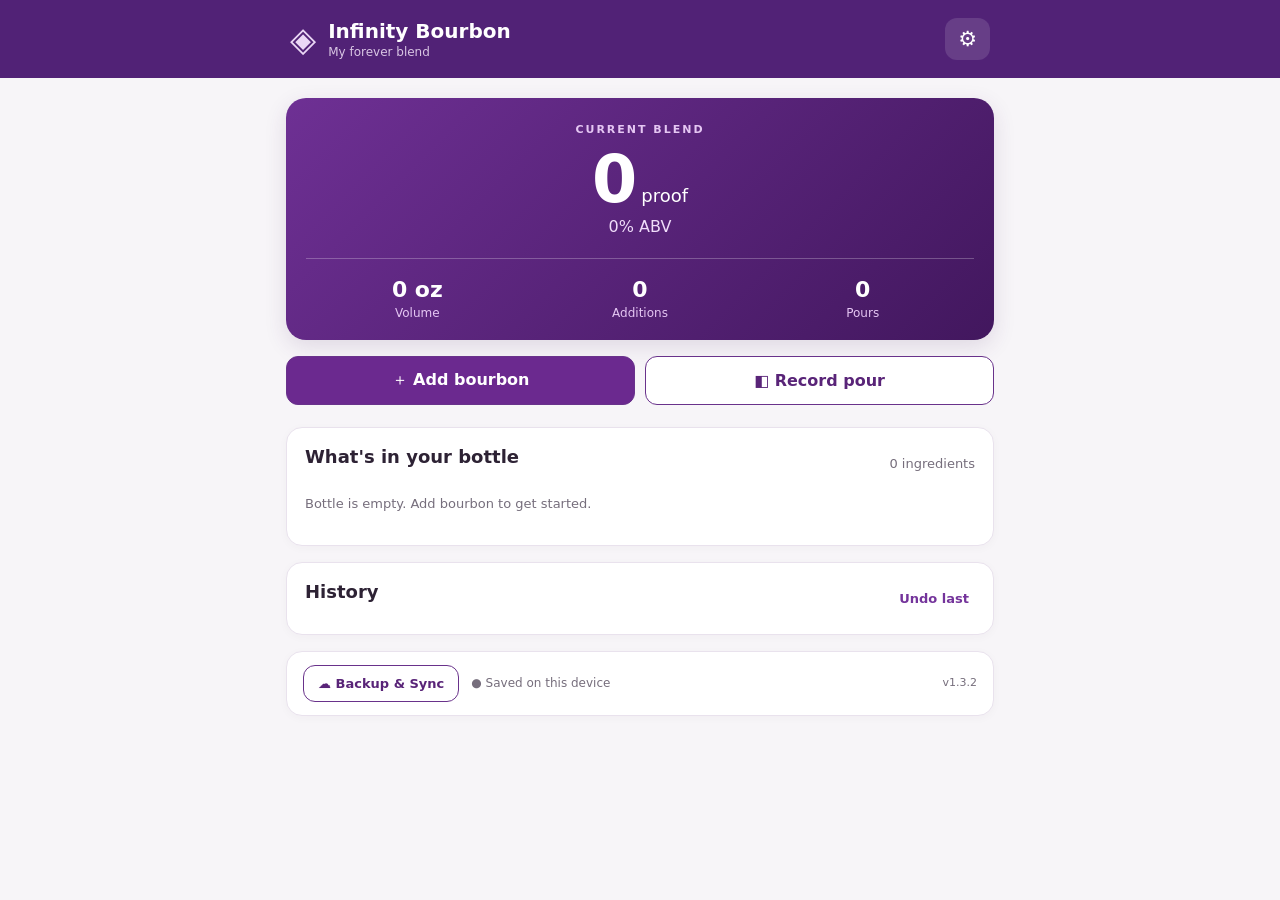
==== index.html @ 7c100de4 "v1.3.2: custom readable undo confirmation" ====
<!doctype html>
<html lang="en"><head><meta charset="utf-8"><meta name="viewport" content="width=device-width,initial-scale=1,viewport-fit=cover"><meta name="theme-color" content="#512276"><meta name="description" content="Offline-first infinity bourbon bottle tracker"><link rel="manifest" href="./manifest.webmanifest"><link rel="icon" href="./icon-192.png"><link rel="stylesheet" href="./styles.css"><title>Infinity Bourbon</title></head>
<body><header><div class="header-inner"><div class="brand"><span class="brand-icon">◈</span><div><strong>Infinity Bourbon</strong><small>My forever blend</small></div></div><button id="settingsTop" class="icon-btn" aria-label="Open Backup and Sync" title="Backup and Sync">⚙</button></div></header>
<main><section class="hero"><div class="eyebrow">CURRENT BLEND</div><div class="proof"><span id="proof">0</span><span class="proof-unit">proof</span></div><div id="abv" class="abv">0% ABV</div><div class="stats"><div><b id="volume">0 oz</b><span>Volume</span></div><div><b id="additions">0</b><span>Additions</span></div><div><b id="pours">0</b><span>Pours</span></div></div></section>
<div class="actions"><button class="primary" id="addBtn">＋ Add bourbon</button><button class="secondary" id="pourBtn">◧ Record pour</button></div>
<section class="panel"><div class="section-heading"><h2>What's in your bottle</h2><span id="blendCount" class="muted"></span></div><div id="composition"></div></section>
<section class="panel"><div class="section-heading"><h2>History</h2><button class="text-btn" id="undoBtn">Undo last</button></div><div id="history"></div></section>
<section class="panel sync-card"><div class="sync-card-row"><div><button id="backupTop" class="secondary backup-trigger" type="button">☁ Backup &amp; Sync</button><span class="muted sync-local-label">● Saved on this device</span></div><span class="muted tiny">v1.3.2</span></div></section>
</main>
<dialog id="backupDialog" class="backup-dialog" aria-labelledby="backupTitle"><div class="backup-dialog-content"><div class="backup-dialog-header"><div><div class="backup-eyebrow">KEEP YOUR HISTORY SAFE</div><h2 id="backupTitle">Backup &amp; Sync</h2></div><button type="button" id="closeBackup" class="backup-close" aria-label="Close Backup and Sync">×</button></div><p class="muted">Your bourbon history stays on this device. Use Google Drive to synchronize with your other devices, and keep an occasional JSON backup.</p><div class="backup-group"><h3>Google Drive</h3><div class="backup-buttons backup-stack"><button id="driveConnect" class="secondary">Connect Google Drive</button><button id="driveSync" class="primary" disabled>Sync now</button><button id="driveDisconnect" class="secondary" disabled>Disconnect</button></div><p id="driveStatus" class="muted" role="status" aria-live="polite">Not connected. Connect Google Drive to synchronize.</p><p class="muted tiny">Manual synchronization. Sync before and after changing devices.</p></div><div class="backup-group"><h3>Local backups</h3><div class="backup-buttons backup-stack"><button id="exportJson" class="secondary">Download JSON backup</button><button id="exportCsv" class="secondary">Export CSV for Excel</button><button id="importBtn" class="secondary">Import JSON backup</button></div><input id="importFile" type="file" accept=".json,application/json" hidden><p class="muted tiny">Export a backup before importing or restoring records.</p></div><details class="backup-advanced"><summary>Bottle management</summary><p class="muted tiny">Start a new empty bottle on this device. Export a JSON backup first. Syncing afterward can also replace your cloud history.</p><button id="newBottleBtn" class="secondary" type="button">Start New Bottle</button></details><details class="backup-advanced"><summary>Advanced recovery</summary><p class="muted tiny">Only use this when normal sync cannot resolve a conflict. It replaces the cloud copy after two confirmations.</p><button id="driveForceUpload" class="secondary" disabled title="Explicitly replace cloud history with this device’s records">Upload local to cloud (recovery)</button></details><p class="muted tiny backup-footer">Infinity Bourbon · v1.3.2</p></div></dialog><dialog id="undoDialog" class="confirm-dialog" aria-labelledby="undoTitle"><div class="confirm-content"><div class="confirm-eyebrow">CONFIRM ACTION</div><h2 id="undoTitle">Remove last transaction?</h2><p class="muted">Please review the transaction before removing it.</p><div class="confirm-record"><strong id="undoName"></strong><span id="undoDetails"></span><span id="undoDate"></span></div><p class="confirm-warning">This cannot be undone.</p><div class="confirm-actions"><button type="button" id="cancelUndo" class="secondary">Cancel</button><button type="button" id="confirmUndo" class="danger-btn">Remove Transaction</button></div></div></dialog><dialog id="entryDialog"><form id="entryForm"><div class="dialog-head"><h2 id="dialogTitle">Add bourbon</h2><button type="button" class="close-btn" id="closeDialog" aria-label="Close">×</button></div><div id="addFields"><label>Bourbon name<input id="whiskeyName" maxlength="100" autocomplete="off" placeholder="e.g. Four Roses Small Batch"></label><label>Proof<input id="whiskeyProof" type="number" min="0.01" max="200" step="any" inputmode="decimal" placeholder="e.g. 100"></label></div><label>Amount (US fluid oz)<input id="entryAmount" type="number" min="0.01" step="any" inputmode="decimal" required placeholder="e.g. 1.5"></label><label>Date<input id="entryDate" type="date" required></label><label>Note (optional)<textarea id="entryNote" rows="2" maxlength="500" placeholder="Tasting notes or details"></textarea></label><div id="formError" class="error" role="alert"></div><button class="primary submit" type="submit" id="submitEntry">Save addition</button></form></dialog>
<div id="toast" role="status" aria-live="polite"></div><script src="https://accounts.google.com/gsi/client" async defer></script><script src="./drive-config.js" defer></script><script src="./app.js" defer></script><script src="./drive-sync.js" defer></script></body></html>
---- styles.css ----
:root{font-family:system-ui,-apple-system,Segoe UI,Roboto,sans-serif;color:#2d2234;background:#f7f5f8;font-synthesis:none}*{box-sizing:border-box}body{margin:0}button,input,textarea{font:inherit}button{cursor:pointer}header{background:#512276;color:white}.header-inner{max-width:740px;margin:auto;padding:18px 20px;display:flex;align-items:center;justify-content:space-between}.brand{display:flex;align-items:center;gap:12px}.brand-icon{font-size:34px;color:#ead7f5}.brand strong{font-size:20px}.brand small{display:block;color:#d9c6e4;font-size:12px;margin-top:2px}.icon-btn{background:#ffffff20;color:white;border:0;border-radius:12px;padding:9px 13px;font-size:21px}main{max-width:740px;margin:auto;padding:20px 16px 40px}.hero{background:linear-gradient(135deg,#6e3094,#42175e);border-radius:20px;padding:25px 20px 20px;text-align:center;color:white;box-shadow:0 7px 22px #48226222}.eyebrow{letter-spacing:2px;font-size:11px;color:#e5c7f3;font-weight:700}.proof{font-size:clamp(43px,9vw,65px);font-weight:750;letter-spacing:-2px;margin:6px 0 0}.proof-unit{font-size:18px;letter-spacing:0;font-weight:400;margin-left:6px}.abv{font-size:16px;color:#f0ddfa}.stats{display:grid;grid-template-columns:repeat(3,1fr);border-top:1px solid #ffffff40;margin-top:22px;padding-top:18px}.stats div{display:flex;flex-direction:column;gap:4px}.stats b{font-size:22px}.stats span{font-size:12px;color:#e5c7f3}.actions{display:grid;grid-template-columns:1fr 1fr;gap:10px;margin:16px 0 22px}button.primary,button.secondary{border-radius:12px;padding:13px 10px;font-weight:700;border:1px solid #69328b}.primary{background:#6b298f;color:white}.secondary{background:white;color:#592478}.panel{background:white;border:1px solid #e9e2ed;border-radius:16px;padding:18px;margin:16px 0;box-shadow:0 2px 10px #32203a08}.panel h2{font-size:18px;margin:0 0 14px}.section-heading{display:flex;justify-content:space-between;align-items:center;gap:12px}.section-heading h2{margin-bottom:14px}.muted{color:#766e7c;font-size:13px;line-height:1.5}.tiny{font-size:11px}.text-btn{border:0;background:none;color:#74349b;font-weight:650;font-size:13px}.composition-item{padding:11px 0;border-top:1px solid #f0eaf2}.comp-top{display:flex;justify-content:space-between;gap:10px;font-size:14px}.comp-name{font-weight:600}.comp-meta{font-size:12px;color:#766e7c;margin-top:3px}.bar{height:7px;background:#f0eaf3;border-radius:9px;overflow:hidden;margin-top:9px}.bar-fill{height:100%;background:#995ab9;border-radius:9px}.history-item{padding:13px 0;border-top:1px solid #eee7f0;display:flex;justify-content:space-between;gap:14px}.history-title{font-weight:650;font-size:14px}.history-sub{font-size:12px;color:#766e7c;margin-top:4px}.history-amount{font-size:14px;white-space:nowrap;font-weight:700}.history-amount.out{color:#a44343}.backup-buttons{display:flex;flex-wrap:wrap;gap:8px}.backup-buttons button{font-size:12px;padding:10px 12px}dialog{border:0;border-radius:18px;padding:0;width:min(92vw,440px);max-height:90vh;box-shadow:0 20px 60px #20112770}dialog::backdrop{background:#1e102c99}dialog form{padding:22px;overflow:auto;max-height:90vh}.dialog-head{display:flex;justify-content:space-between;align-items:center;margin-bottom:16px}.dialog-head h2{margin:0}.close-btn{border:0;background:none;font-size:29px;color:#6b6170}label{display:block;font-weight:650;font-size:13px;margin:13px 0}input,textarea{display:block;width:100%;margin-top:6px;border:1px solid #cfc3d6;border-radius:10px;padding:12px;color:#2d2234;background:white}input:focus,textarea:focus{outline:2px solid #a16bc7}.submit{width:100%;margin-top:12px}.error{color:#ae3131;font-size:13px;min-height:16px}#toast{position:fixed;bottom:20px;left:50%;transform:translateX(-50%);background:#31203c;color:white;border-radius:10px;padding:11px 17px;display:none;max-width:90%;text-align:center;font-size:13px}@media(max-width:360px){.actions{grid-template-columns:1fr}.proof{font-size:40px}}

/* v1.3.0: compact backup card and Milestones-inspired dialog */
.sync-card{padding:13px 16px}.sync-card-row{display:flex;justify-content:space-between;align-items:center;gap:10px}.sync-card-row>div{display:flex;align-items:center;gap:12px;flex-wrap:wrap}.backup-trigger{padding:10px 14px!important;font-size:13px}.sync-local-label{font-size:12px}
.backup-dialog{width:min(94vw,520px);max-height:min(88dvh,760px);border-radius:19px;border:1px solid #e4dce9;background:#fff;color:#2d2234}
.backup-dialog::backdrop{background:#211329aa}.backup-dialog-content{padding:24px;max-height:min(88dvh,760px);overflow-y:auto}
.backup-dialog-header{display:flex;align-items:flex-start;justify-content:space-between;gap:12px}.backup-dialog-header h2{font-size:25px;font-family:Georgia,serif;font-weight:500;color:#512276;margin:3px 0 12px}
.backup-eyebrow{font-size:10px;letter-spacing:1.6px;font-weight:800;color:#9460ad}.backup-close{width:40px;height:40px;flex-shrink:0;border-radius:12px;border:1px solid #dbcbe4;background:#f8f4fa;color:#512276;font-size:25px;line-height:1}
.backup-group{padding:16px 0;border-top:1px solid #eee7f0}.backup-group h3{font-size:14px;color:#512276;margin:0 0 12px}.backup-stack{display:grid;grid-template-columns:1fr;gap:9px}
.backup-stack button{width:100%;font-size:13px;padding:12px 14px}.backup-stack button:disabled,.backup-advanced button:disabled{opacity:.48;cursor:not-allowed}
.backup-advanced{border-top:1px solid #eee7f0;padding-top:14px}.backup-advanced summary{font-size:13px;font-weight:650;color:#663485;cursor:pointer}.backup-advanced button{width:100%;font-size:12px;padding:12px;margin-top:8px}
.backup-footer{text-align:center;margin:18px 0 0}@media(max-width:420px){.backup-dialog-content{padding:20px}.sync-card-row{align-items:flex-start}.sync-local-label{font-size:11px}}

/* Keep the native import file input hidden until Import JSON is selected. */
input[type="file"][hidden]{display:none!important}
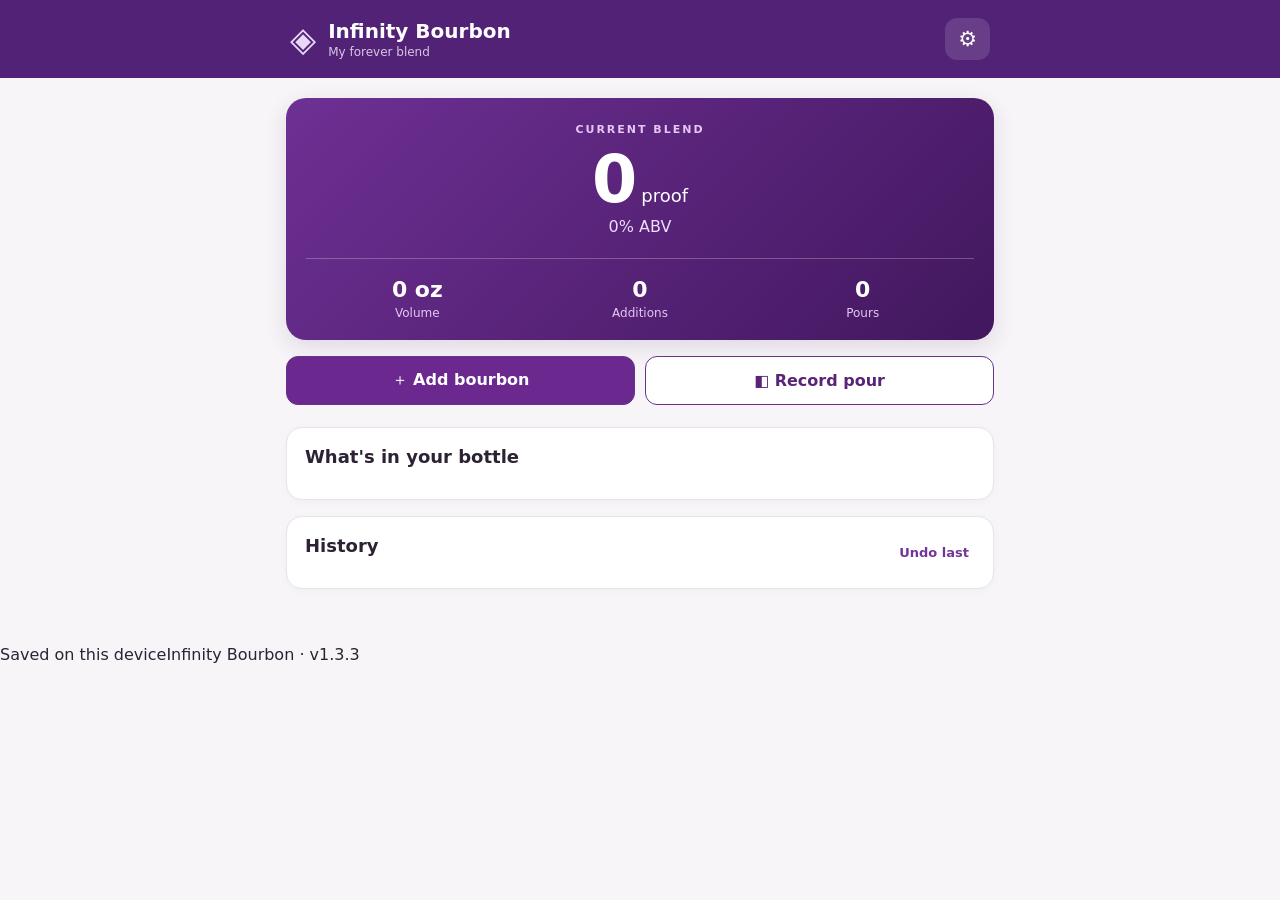
==== commit 6da07497: "Infinity Bourbon v1.3.3: standardize Settings UI" ====
--- a/index.html
+++ b/index.html
@@ -1,11 +1,10 @@
 <!doctype html>
 <html lang="en"><head><meta charset="utf-8"><meta name="viewport" content="width=device-width,initial-scale=1,viewport-fit=cover"><meta name="theme-color" content="#512276"><meta name="description" content="Offline-first infinity bourbon bottle tracker"><link rel="manifest" href="./manifest.webmanifest"><link rel="icon" href="./icon-192.png"><link rel="stylesheet" href="./styles.css"><title>Infinity Bourbon</title></head>
-<body><header><div class="header-inner"><div class="brand"><span class="brand-icon">◈</span><div><strong>Infinity Bourbon</strong><small>My forever blend</small></div></div><button id="settingsTop" class="icon-btn" aria-label="Open Backup and Sync" title="Backup and Sync">⚙</button></div></header>
+<body><header><div class="header-inner"><div class="brand"><span class="brand-icon">◈</span><div><strong>Infinity Bourbon</strong><small>My forever blend</small></div></div><button id="settingsTop" class="icon-btn" aria-label="Open Settings" title="Settings" type="button">⚙</button></div></header>
 <main><section class="hero"><div class="eyebrow">CURRENT BLEND</div><div class="proof"><span id="proof">0</span><span class="proof-unit">proof</span></div><div id="abv" class="abv">0% ABV</div><div class="stats"><div><b id="volume">0 oz</b><span>Volume</span></div><div><b id="additions">0</b><span>Additions</span></div><div><b id="pours">0</b><span>Pours</span></div></div></section>
 <div class="actions"><button class="primary" id="addBtn">＋ Add bourbon</button><button class="secondary" id="pourBtn">◧ Record pour</button></div>
 <section class="panel"><div class="section-heading"><h2>What's in your bottle</h2><span id="blendCount" class="muted"></span></div><div id="composition"></div></section>
 <section class="panel"><div class="section-heading"><h2>History</h2><button class="text-btn" id="undoBtn">Undo last</button></div><div id="history"></div></section>
-<section class="panel sync-card"><div class="sync-card-row"><div><button id="backupTop" class="secondary backup-trigger" type="button">☁ Backup &amp; Sync</button><span class="muted sync-local-label">● Saved on this device</span></div><span class="muted tiny">v1.3.2</span></div></section>
-</main>
-<dialog id="backupDialog" class="backup-dialog" aria-labelledby="backupTitle"><div class="backup-dialog-content"><div class="backup-dialog-header"><div><div class="backup-eyebrow">KEEP YOUR HISTORY SAFE</div><h2 id="backupTitle">Backup &amp; Sync</h2></div><button type="button" id="closeBackup" class="backup-close" aria-label="Close Backup and Sync">×</button></div><p class="muted">Your bourbon history stays on this device. Use Google Drive to synchronize with your other devices, and keep an occasional JSON backup.</p><div class="backup-group"><h3>Google Drive</h3><div class="backup-buttons backup-stack"><button id="driveConnect" class="secondary">Connect Google Drive</button><button id="driveSync" class="primary" disabled>Sync now</button><button id="driveDisconnect" class="secondary" disabled>Disconnect</button></div><p id="driveStatus" class="muted" role="status" aria-live="polite">Not connected. Connect Google Drive to synchronize.</p><p class="muted tiny">Manual synchronization. Sync before and after changing devices.</p></div><div class="backup-group"><h3>Local backups</h3><div class="backup-buttons backup-stack"><button id="exportJson" class="secondary">Download JSON backup</button><button id="exportCsv" class="secondary">Export CSV for Excel</button><button id="importBtn" class="secondary">Import JSON backup</button></div><input id="importFile" type="file" accept=".json,application/json" hidden><p class="muted tiny">Export a backup before importing or restoring records.</p></div><details class="backup-advanced"><summary>Bottle management</summary><p class="muted tiny">Start a new empty bottle on this device. Export a JSON backup first. Syncing afterward can also replace your cloud history.</p><button id="newBottleBtn" class="secondary" type="button">Start New Bottle</button></details><details class="backup-advanced"><summary>Advanced recovery</summary><p class="muted tiny">Only use this when normal sync cannot resolve a conflict. It replaces the cloud copy after two confirmations.</p><button id="driveForceUpload" class="secondary" disabled title="Explicitly replace cloud history with this device’s records">Upload local to cloud (recovery)</button></details><p class="muted tiny backup-footer">Infinity Bourbon · v1.3.2</p></div></dialog><dialog id="undoDialog" class="confirm-dialog" aria-labelledby="undoTitle"><div class="confirm-content"><div class="confirm-eyebrow">CONFIRM ACTION</div><h2 id="undoTitle">Remove last transaction?</h2><p class="muted">Please review the transaction before removing it.</p><div class="confirm-record"><strong id="undoName"></strong><span id="undoDetails"></span><span id="undoDate"></span></div><p class="confirm-warning">This cannot be undone.</p><div class="confirm-actions"><button type="button" id="cancelUndo" class="secondary">Cancel</button><button type="button" id="confirmUndo" class="danger-btn">Remove Transaction</button></div></div></dialog><dialog id="entryDialog"><form id="entryForm"><div class="dialog-head"><h2 id="dialogTitle">Add bourbon</h2><button type="button" class="close-btn" id="closeDialog" aria-label="Close">×</button></div><div id="addFields"><label>Bourbon name<input id="whiskeyName" maxlength="100" autocomplete="off" placeholder="e.g. Four Roses Small Batch"></label><label>Proof<input id="whiskeyProof" type="number" min="0.01" max="200" step="any" inputmode="decimal" placeholder="e.g. 100"></label></div><label>Amount (US fluid oz)<input id="entryAmount" type="number" min="0.01" step="any" inputmode="decimal" required placeholder="e.g. 1.5"></label><label>Date<input id="entryDate" type="date" required></label><label>Note (optional)<textarea id="entryNote" rows="2" maxlength="500" placeholder="Tasting notes or details"></textarea></label><div id="formError" class="error" role="alert"></div><button class="primary submit" type="submit" id="submitEntry">Save addition</button></form></dialog>
+</main><footer class="app-footer"><span>Saved on this device</span><span>Infinity Bourbon · v1.3.3</span></footer>
+<dialog id="backupDialog" class="backup-dialog" aria-labelledby="backupTitle"><div class="backup-dialog-content"><div class="backup-dialog-header"><div><div class="backup-eyebrow">INFINITY BOURBON</div><h2 id="backupTitle">Settings</h2></div><button type="button" id="closeBackup" class="backup-close" aria-label="Close Settings">×</button></div><p class="muted">Your bourbon history stays on this device. Use Google Drive to synchronize with your other devices, and keep an occasional JSON backup.</p><div class="backup-group"><h3>Google Drive</h3><div class="backup-buttons backup-stack"><button id="driveConnect" class="secondary">Connect Google Drive</button><button id="driveSync" class="primary" disabled>Sync now</button><button id="driveDisconnect" class="secondary" disabled>Disconnect</button></div><p id="driveStatus" class="muted" role="status" aria-live="polite">Not connected. Connect Google Drive to synchronize.</p><p class="muted tiny">Manual synchronization. Sync before and after changing devices.</p></div><div class="backup-group"><h3>Local backups</h3><div class="backup-buttons backup-stack"><button id="exportJson" class="secondary">Download JSON backup</button><button id="exportCsv" class="secondary">Export CSV for Excel</button><button id="importBtn" class="secondary">Import JSON backup</button></div><input id="importFile" type="file" accept=".json,application/json" hidden><p class="muted tiny">Export a backup before importing or restoring records.</p></div><details class="backup-advanced"><summary>Bottle management</summary><p class="muted tiny">Start a new empty bottle on this device. Export a JSON backup first. Syncing afterward can also replace your cloud history.</p><button id="newBottleBtn" class="secondary" type="button">Start New Bottle</button></details><details class="backup-advanced"><summary>Advanced recovery</summary><p class="muted tiny">Only use this when normal sync cannot resolve a conflict. It replaces the cloud copy after two confirmations.</p><button id="driveForceUpload" class="secondary" disabled title="Explicitly replace cloud history with this device’s records">Upload local to cloud (recovery)</button></details><p class="muted tiny backup-footer">Infinity Bourbon · v1.3.3</p></div></dialog><dialog id="undoDialog" class="confirm-dialog" aria-labelledby="undoTitle"><div class="confirm-content"><div class="confirm-eyebrow">CONFIRM ACTION</div><h2 id="undoTitle">Remove last transaction?</h2><p class="muted">Please review the transaction before removing it.</p><div class="confirm-record"><strong id="undoName"></strong><span id="undoDetails"></span><span id="undoDate"></span></div><p class="confirm-warning">This cannot be undone.</p><div class="confirm-actions"><button type="button" id="cancelUndo" class="secondary">Cancel</button><button type="button" id="confirmUndo" class="danger-btn">Remove Transaction</button></div></div></dialog><dialog id="entryDialog"><form id="entryForm"><div class="dialog-head"><h2 id="dialogTitle">Add bourbon</h2><button type="button" class="close-btn" id="closeDialog" aria-label="Close">×</button></div><div id="addFields"><label>Bourbon name<input id="whiskeyName" maxlength="100" autocomplete="off" placeholder="e.g. Four Roses Small Batch"></label><label>Proof<input id="whiskeyProof" type="number" min="0.01" max="200" step="any" inputmode="decimal" placeholder="e.g. 100"></label></div><label>Amount (US fluid oz)<input id="entryAmount" type="number" min="0.01" step="any" inputmode="decimal" required placeholder="e.g. 1.5"></label><label>Date<input id="entryDate" type="date" required></label><label>Note (optional)<textarea id="entryNote" rows="2" maxlength="500" placeholder="Tasting notes or details"></textarea></label><div id="formError" class="error" role="alert"></div><button class="primary submit" type="submit" id="submitEntry">Save addition</button></form></dialog>
 <div id="toast" role="status" aria-live="polite"></div><script src="https://accounts.google.com/gsi/client" async defer></script><script src="./drive-config.js" defer></script><script src="./app.js" defer></script><script src="./drive-sync.js" defer></script></body></html>
--- a/styles.css
+++ b/styles.css
@@ -13,3 +13,19 @@
 
 /* Keep the native import file input hidden until Import JSON is selected. */
 input[type="file"][hidden]{display:none!important}
+
+/* v1.3.2: accessible custom Undo Last confirmation */
+.confirm-dialog{width:min(92vw,440px);border:1px solid #e5d8eb;background:#fff;color:#2d2234;border-radius:18px}
+.confirm-content{padding:24px}
+.confirm-eyebrow{color:#81519c;font-size:11px;font-weight:800;letter-spacing:1.4px}
+.confirm-content h2{color:#512276;font-size:22px;margin:8px 0 12px}
+.confirm-record{display:flex;flex-direction:column;gap:6px;background:#f8f4fa;border:1px solid #e6dceb;border-radius:12px;padding:15px;margin:18px 0;color:#392844}
+.confirm-record strong{font-size:16px;overflow-wrap:anywhere}
+.confirm-record span{font-size:13px}
+.confirm-warning{font-size:13px;color:#9b2735;font-weight:700;margin:12px 0 18px}
+.confirm-actions{display:grid;grid-template-columns:1fr 1fr;gap:10px}
+.confirm-actions button{min-height:46px;border-radius:11px;padding:10px;font-weight:700}
+.danger-btn{background:#a32e3d;color:#fff;border:1px solid #842432}
+.danger-btn:hover{background:#872534}
+.confirm-actions button:focus-visible{outline:3px solid #a16bc7;outline-offset:3px}
+@media(max-width:380px){.confirm-actions{grid-template-columns:1fr}}
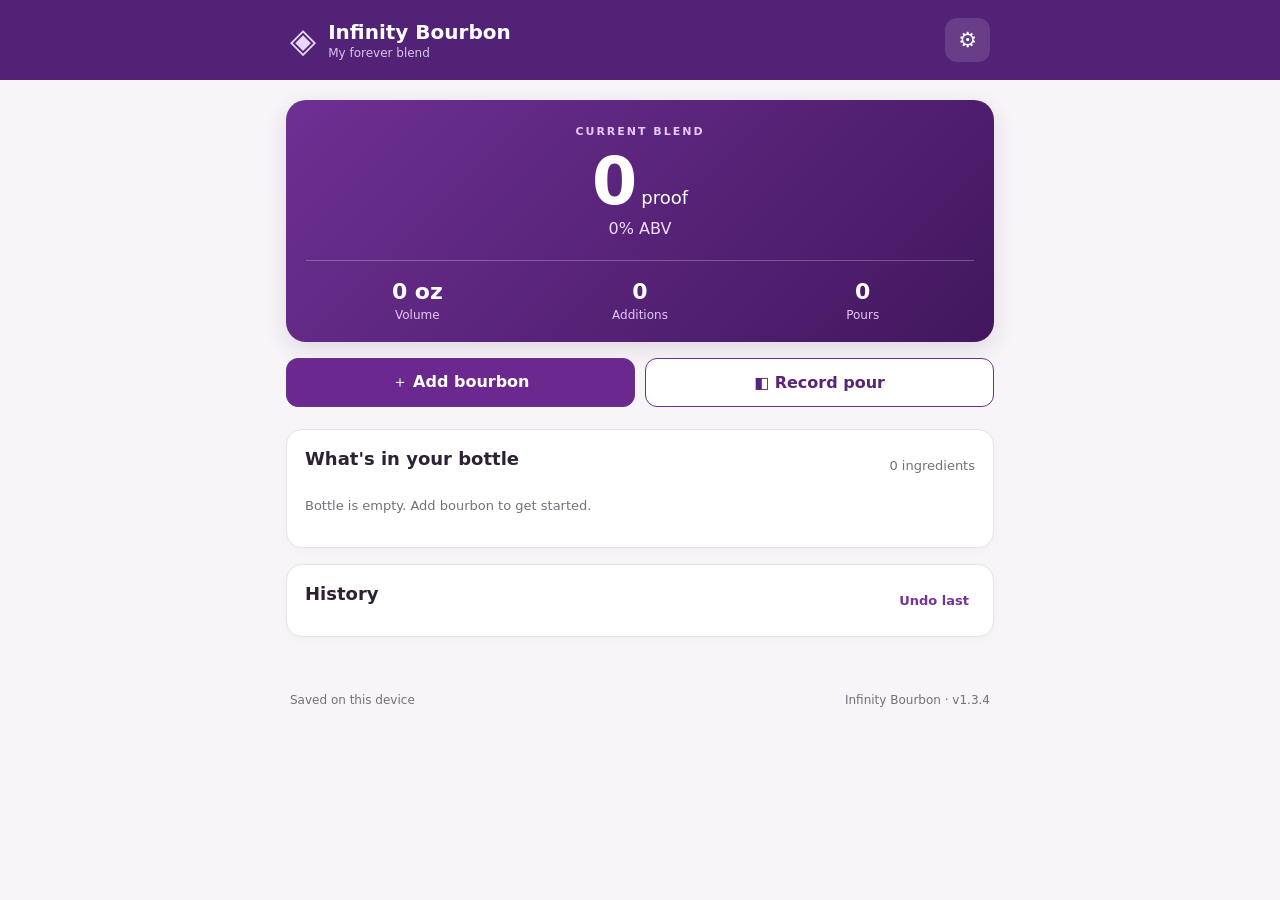
==== commit 48994ebb: "Fix mixed-cache startup: invisible compatibility hook for older app.js" ====
--- a/index.html
+++ b/index.html
@@ -5,6 +5,6 @@
 <div class="actions"><button class="primary" id="addBtn">＋ Add bourbon</button><button class="secondary" id="pourBtn">◧ Record pour</button></div>
 <section class="panel"><div class="section-heading"><h2>What's in your bottle</h2><span id="blendCount" class="muted"></span></div><div id="composition"></div></section>
 <section class="panel"><div class="section-heading"><h2>History</h2><button class="text-btn" id="undoBtn">Undo last</button></div><div id="history"></div></section>
-</main><footer class="app-footer"><span>Saved on this device</span><span>Infinity Bourbon · v1.3.3</span></footer>
-<dialog id="backupDialog" class="backup-dialog" aria-labelledby="backupTitle"><div class="backup-dialog-content"><div class="backup-dialog-header"><div><div class="backup-eyebrow">INFINITY BOURBON</div><h2 id="backupTitle">Settings</h2></div><button type="button" id="closeBackup" class="backup-close" aria-label="Close Settings">×</button></div><p class="muted">Your bourbon history stays on this device. Use Google Drive to synchronize with your other devices, and keep an occasional JSON backup.</p><div class="backup-group"><h3>Google Drive</h3><div class="backup-buttons backup-stack"><button id="driveConnect" class="secondary">Connect Google Drive</button><button id="driveSync" class="primary" disabled>Sync now</button><button id="driveDisconnect" class="secondary" disabled>Disconnect</button></div><p id="driveStatus" class="muted" role="status" aria-live="polite">Not connected. Connect Google Drive to synchronize.</p><p class="muted tiny">Manual synchronization. Sync before and after changing devices.</p></div><div class="backup-group"><h3>Local backups</h3><div class="backup-buttons backup-stack"><button id="exportJson" class="secondary">Download JSON backup</button><button id="exportCsv" class="secondary">Export CSV for Excel</button><button id="importBtn" class="secondary">Import JSON backup</button></div><input id="importFile" type="file" accept=".json,application/json" hidden><p class="muted tiny">Export a backup before importing or restoring records.</p></div><details class="backup-advanced"><summary>Bottle management</summary><p class="muted tiny">Start a new empty bottle on this device. Export a JSON backup first. Syncing afterward can also replace your cloud history.</p><button id="newBottleBtn" class="secondary" type="button">Start New Bottle</button></details><details class="backup-advanced"><summary>Advanced recovery</summary><p class="muted tiny">Only use this when normal sync cannot resolve a conflict. It replaces the cloud copy after two confirmations.</p><button id="driveForceUpload" class="secondary" disabled title="Explicitly replace cloud history with this device’s records">Upload local to cloud (recovery)</button></details><p class="muted tiny backup-footer">Infinity Bourbon · v1.3.3</p></div></dialog><dialog id="undoDialog" class="confirm-dialog" aria-labelledby="undoTitle"><div class="confirm-content"><div class="confirm-eyebrow">CONFIRM ACTION</div><h2 id="undoTitle">Remove last transaction?</h2><p class="muted">Please review the transaction before removing it.</p><div class="confirm-record"><strong id="undoName"></strong><span id="undoDetails"></span><span id="undoDate"></span></div><p class="confirm-warning">This cannot be undone.</p><div class="confirm-actions"><button type="button" id="cancelUndo" class="secondary">Cancel</button><button type="button" id="confirmUndo" class="danger-btn">Remove Transaction</button></div></div></dialog><dialog id="entryDialog"><form id="entryForm"><div class="dialog-head"><h2 id="dialogTitle">Add bourbon</h2><button type="button" class="close-btn" id="closeDialog" aria-label="Close">×</button></div><div id="addFields"><label>Bourbon name<input id="whiskeyName" maxlength="100" autocomplete="off" placeholder="e.g. Four Roses Small Batch"></label><label>Proof<input id="whiskeyProof" type="number" min="0.01" max="200" step="any" inputmode="decimal" placeholder="e.g. 100"></label></div><label>Amount (US fluid oz)<input id="entryAmount" type="number" min="0.01" step="any" inputmode="decimal" required placeholder="e.g. 1.5"></label><label>Date<input id="entryDate" type="date" required></label><label>Note (optional)<textarea id="entryNote" rows="2" maxlength="500" placeholder="Tasting notes or details"></textarea></label><div id="formError" class="error" role="alert"></div><button class="primary submit" type="submit" id="submitEntry">Save addition</button></form></dialog>
+</main><button id="backupTop" type="button" hidden aria-hidden="true" tabindex="-1"></button><footer class="app-footer"><span>Saved on this device</span><span>Infinity Bourbon · v1.3.4</span></footer>
+<dialog id="backupDialog" class="backup-dialog" aria-labelledby="backupTitle"><div class="backup-dialog-content"><div class="backup-dialog-header"><div><div class="backup-eyebrow">INFINITY BOURBON</div><h2 id="backupTitle">Settings</h2></div><button type="button" id="closeBackup" class="backup-close" aria-label="Close Settings">×</button></div><p class="muted">Your bourbon history stays on this device. Use Google Drive to synchronize with your other devices, and keep an occasional JSON backup.</p><div class="backup-group"><h3>Google Drive</h3><div class="backup-buttons backup-stack"><button id="driveConnect" class="secondary">Connect Google Drive</button><button id="driveSync" class="primary" disabled>Sync now</button><button id="driveDisconnect" class="secondary" disabled>Disconnect</button></div><p id="driveStatus" class="muted" role="status" aria-live="polite">Not connected. Connect Google Drive to synchronize.</p><p class="muted tiny">Manual synchronization. Sync before and after changing devices.</p></div><div class="backup-group"><h3>Local backups</h3><div class="backup-buttons backup-stack"><button id="exportJson" class="secondary">Download JSON backup</button><button id="exportCsv" class="secondary">Export CSV for Excel</button><button id="importBtn" class="secondary">Import JSON backup</button></div><input id="importFile" type="file" accept=".json,application/json" hidden><p class="muted tiny">Export a backup before importing or restoring records.</p></div><details class="backup-advanced"><summary>Bottle management</summary><p class="muted tiny">Start a new empty bottle on this device. Export a JSON backup first. Syncing afterward can also replace your cloud history.</p><button id="newBottleBtn" class="secondary" type="button">Start New Bottle</button></details><details class="backup-advanced"><summary>Advanced recovery</summary><p class="muted tiny">Only use this when normal sync cannot resolve a conflict. It replaces the cloud copy after two confirmations.</p><button id="driveForceUpload" class="secondary" disabled title="Explicitly replace cloud history with this device’s records">Upload local to cloud (recovery)</button></details><p class="muted tiny backup-footer">Infinity Bourbon · v1.3.4</p></div></dialog><dialog id="undoDialog" class="confirm-dialog" aria-labelledby="undoTitle"><div class="confirm-content"><div class="confirm-eyebrow">CONFIRM ACTION</div><h2 id="undoTitle">Remove last transaction?</h2><p class="muted">Please review the transaction before removing it.</p><div class="confirm-record"><strong id="undoName"></strong><span id="undoDetails"></span><span id="undoDate"></span></div><p class="confirm-warning">This cannot be undone.</p><div class="confirm-actions"><button type="button" id="cancelUndo" class="secondary">Cancel</button><button type="button" id="confirmUndo" class="danger-btn">Remove Transaction</button></div></div></dialog><dialog id="entryDialog"><form id="entryForm"><div class="dialog-head"><h2 id="dialogTitle">Add bourbon</h2><button type="button" class="close-btn" id="closeDialog" aria-label="Close">×</button></div><div id="addFields"><label>Bourbon name<input id="whiskeyName" maxlength="100" autocomplete="off" placeholder="e.g. Four Roses Small Batch"></label><label>Proof<input id="whiskeyProof" type="number" min="0.01" max="200" step="any" inputmode="decimal" placeholder="e.g. 100"></label></div><label>Amount (US fluid oz)<input id="entryAmount" type="number" min="0.01" step="any" inputmode="decimal" required placeholder="e.g. 1.5"></label><label>Date<input id="entryDate" type="date" required></label><label>Note (optional)<textarea id="entryNote" rows="2" maxlength="500" placeholder="Tasting notes or details"></textarea></label><div id="formError" class="error" role="alert"></div><button class="primary submit" type="submit" id="submitEntry">Save addition</button></form></dialog>
 <div id="toast" role="status" aria-live="polite"></div><script src="https://accounts.google.com/gsi/client" async defer></script><script src="./drive-config.js" defer></script><script src="./app.js" defer></script><script src="./drive-sync.js" defer></script></body></html>
--- a/styles.css
+++ b/styles.css
@@ -1,7 +1,6 @@
 :root{font-family:system-ui,-apple-system,Segoe UI,Roboto,sans-serif;color:#2d2234;background:#f7f5f8;font-synthesis:none}*{box-sizing:border-box}body{margin:0}button,input,textarea{font:inherit}button{cursor:pointer}header{background:#512276;color:white}.header-inner{max-width:740px;margin:auto;padding:18px 20px;display:flex;align-items:center;justify-content:space-between}.brand{display:flex;align-items:center;gap:12px}.brand-icon{font-size:34px;color:#ead7f5}.brand strong{font-size:20px}.brand small{display:block;color:#d9c6e4;font-size:12px;margin-top:2px}.icon-btn{background:#ffffff20;color:white;border:0;border-radius:12px;padding:9px 13px;font-size:21px}main{max-width:740px;margin:auto;padding:20px 16px 40px}.hero{background:linear-gradient(135deg,#6e3094,#42175e);border-radius:20px;padding:25px 20px 20px;text-align:center;color:white;box-shadow:0 7px 22px #48226222}.eyebrow{letter-spacing:2px;font-size:11px;color:#e5c7f3;font-weight:700}.proof{font-size:clamp(43px,9vw,65px);font-weight:750;letter-spacing:-2px;margin:6px 0 0}.proof-unit{font-size:18px;letter-spacing:0;font-weight:400;margin-left:6px}.abv{font-size:16px;color:#f0ddfa}.stats{display:grid;grid-template-columns:repeat(3,1fr);border-top:1px solid #ffffff40;margin-top:22px;padding-top:18px}.stats div{display:flex;flex-direction:column;gap:4px}.stats b{font-size:22px}.stats span{font-size:12px;color:#e5c7f3}.actions{display:grid;grid-template-columns:1fr 1fr;gap:10px;margin:16px 0 22px}button.primary,button.secondary{border-radius:12px;padding:13px 10px;font-weight:700;border:1px solid #69328b}.primary{background:#6b298f;color:white}.secondary{background:white;color:#592478}.panel{background:white;border:1px solid #e9e2ed;border-radius:16px;padding:18px;margin:16px 0;box-shadow:0 2px 10px #32203a08}.panel h2{font-size:18px;margin:0 0 14px}.section-heading{display:flex;justify-content:space-between;align-items:center;gap:12px}.section-heading h2{margin-bottom:14px}.muted{color:#766e7c;font-size:13px;line-height:1.5}.tiny{font-size:11px}.text-btn{border:0;background:none;color:#74349b;font-weight:650;font-size:13px}.composition-item{padding:11px 0;border-top:1px solid #f0eaf2}.comp-top{display:flex;justify-content:space-between;gap:10px;font-size:14px}.comp-name{font-weight:600}.comp-meta{font-size:12px;color:#766e7c;margin-top:3px}.bar{height:7px;background:#f0eaf3;border-radius:9px;overflow:hidden;margin-top:9px}.bar-fill{height:100%;background:#995ab9;border-radius:9px}.history-item{padding:13px 0;border-top:1px solid #eee7f0;display:flex;justify-content:space-between;gap:14px}.history-title{font-weight:650;font-size:14px}.history-sub{font-size:12px;color:#766e7c;margin-top:4px}.history-amount{font-size:14px;white-space:nowrap;font-weight:700}.history-amount.out{color:#a44343}.backup-buttons{display:flex;flex-wrap:wrap;gap:8px}.backup-buttons button{font-size:12px;padding:10px 12px}dialog{border:0;border-radius:18px;padding:0;width:min(92vw,440px);max-height:90vh;box-shadow:0 20px 60px #20112770}dialog::backdrop{background:#1e102c99}dialog form{padding:22px;overflow:auto;max-height:90vh}.dialog-head{display:flex;justify-content:space-between;align-items:center;margin-bottom:16px}.dialog-head h2{margin:0}.close-btn{border:0;background:none;font-size:29px;color:#6b6170}label{display:block;font-weight:650;font-size:13px;margin:13px 0}input,textarea{display:block;width:100%;margin-top:6px;border:1px solid #cfc3d6;border-radius:10px;padding:12px;color:#2d2234;background:white}input:focus,textarea:focus{outline:2px solid #a16bc7}.submit{width:100%;margin-top:12px}.error{color:#ae3131;font-size:13px;min-height:16px}#toast{position:fixed;bottom:20px;left:50%;transform:translateX(-50%);background:#31203c;color:white;border-radius:10px;padding:11px 17px;display:none;max-width:90%;text-align:center;font-size:13px}@media(max-width:360px){.actions{grid-template-columns:1fr}.proof{font-size:40px}}
 
-/* v1.3.0: compact backup card and Milestones-inspired dialog */
-.sync-card{padding:13px 16px}.sync-card-row{display:flex;justify-content:space-between;align-items:center;gap:10px}.sync-card-row>div{display:flex;align-items:center;gap:12px;flex-wrap:wrap}.backup-trigger{padding:10px 14px!important;font-size:13px}.sync-local-label{font-size:12px}
+/* Compact Settings dialog */
 .backup-dialog{width:min(94vw,520px);max-height:min(88dvh,760px);border-radius:19px;border:1px solid #e4dce9;background:#fff;color:#2d2234}
 .backup-dialog::backdrop{background:#211329aa}.backup-dialog-content{padding:24px;max-height:min(88dvh,760px);overflow-y:auto}
 .backup-dialog-header{display:flex;align-items:flex-start;justify-content:space-between;gap:12px}.backup-dialog-header h2{font-size:25px;font-family:Georgia,serif;font-weight:500;color:#512276;margin:3px 0 12px}
@@ -9,7 +8,7 @@
 .backup-group{padding:16px 0;border-top:1px solid #eee7f0}.backup-group h3{font-size:14px;color:#512276;margin:0 0 12px}.backup-stack{display:grid;grid-template-columns:1fr;gap:9px}
 .backup-stack button{width:100%;font-size:13px;padding:12px 14px}.backup-stack button:disabled,.backup-advanced button:disabled{opacity:.48;cursor:not-allowed}
 .backup-advanced{border-top:1px solid #eee7f0;padding-top:14px}.backup-advanced summary{font-size:13px;font-weight:650;color:#663485;cursor:pointer}.backup-advanced button{width:100%;font-size:12px;padding:12px;margin-top:8px}
-.backup-footer{text-align:center;margin:18px 0 0}@media(max-width:420px){.backup-dialog-content{padding:20px}.sync-card-row{align-items:flex-start}.sync-local-label{font-size:11px}}
+.backup-footer{text-align:center;margin:18px 0 0}@media(max-width:420px){.backup-dialog-content{padding:20px}}
 
 /* Keep the native import file input hidden until Import JSON is selected. */
 input[type="file"][hidden]{display:none!important}
@@ -29,3 +28,8 @@
 .danger-btn:hover{background:#872534}
 .confirm-actions button:focus-visible{outline:3px solid #a16bc7;outline-offset:3px}
 @media(max-width:380px){.confirm-actions{grid-template-columns:1fr}}
+
+/* v1.3.3: shared gear-only Settings entry point and unobtrusive version footer */
+.icon-btn{min-width:44px;min-height:44px;display:inline-flex;align-items:center;justify-content:center}
+.icon-btn:focus-visible,.backup-close:focus-visible,.backup-advanced summary:focus-visible{outline:3px solid #d8a9f4;outline-offset:3px}
+.app-footer{max-width:740px;margin:0 auto;padding:0 20px 28px;display:flex;justify-content:space-between;gap:12px;flex-wrap:wrap;color:#766e7c;font-size:12px}
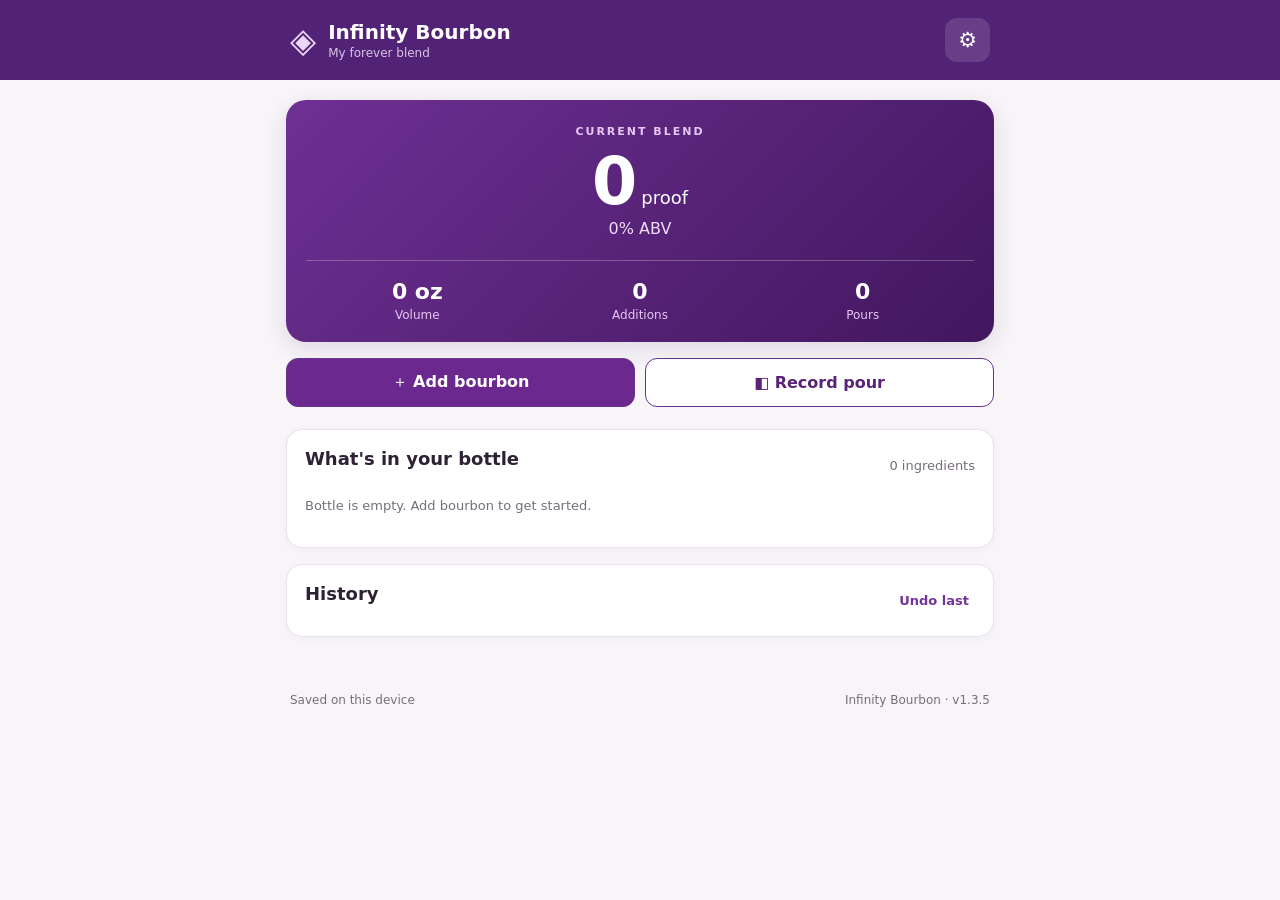
==== commit 469735f6: "Bump displayed Infinity Bourbon version to 1.3.5" ====
--- a/index.html
+++ b/index.html
@@ -5,6 +5,6 @@
 <div class="actions"><button class="primary" id="addBtn">＋ Add bourbon</button><button class="secondary" id="pourBtn">◧ Record pour</button></div>
 <section class="panel"><div class="section-heading"><h2>What's in your bottle</h2><span id="blendCount" class="muted"></span></div><div id="composition"></div></section>
 <section class="panel"><div class="section-heading"><h2>History</h2><button class="text-btn" id="undoBtn">Undo last</button></div><div id="history"></div></section>
-</main><button id="backupTop" type="button" hidden aria-hidden="true" tabindex="-1"></button><footer class="app-footer"><span>Saved on this device</span><span>Infinity Bourbon · v1.3.4</span></footer>
-<dialog id="backupDialog" class="backup-dialog" aria-labelledby="backupTitle"><div class="backup-dialog-content"><div class="backup-dialog-header"><div><div class="backup-eyebrow">INFINITY BOURBON</div><h2 id="backupTitle">Settings</h2></div><button type="button" id="closeBackup" class="backup-close" aria-label="Close Settings">×</button></div><p class="muted">Your bourbon history stays on this device. Use Google Drive to synchronize with your other devices, and keep an occasional JSON backup.</p><div class="backup-group"><h3>Google Drive</h3><div class="backup-buttons backup-stack"><button id="driveConnect" class="secondary">Connect Google Drive</button><button id="driveSync" class="primary" disabled>Sync now</button><button id="driveDisconnect" class="secondary" disabled>Disconnect</button></div><p id="driveStatus" class="muted" role="status" aria-live="polite">Not connected. Connect Google Drive to synchronize.</p><p class="muted tiny">Manual synchronization. Sync before and after changing devices.</p></div><div class="backup-group"><h3>Local backups</h3><div class="backup-buttons backup-stack"><button id="exportJson" class="secondary">Download JSON backup</button><button id="exportCsv" class="secondary">Export CSV for Excel</button><button id="importBtn" class="secondary">Import JSON backup</button></div><input id="importFile" type="file" accept=".json,application/json" hidden><p class="muted tiny">Export a backup before importing or restoring records.</p></div><details class="backup-advanced"><summary>Bottle management</summary><p class="muted tiny">Start a new empty bottle on this device. Export a JSON backup first. Syncing afterward can also replace your cloud history.</p><button id="newBottleBtn" class="secondary" type="button">Start New Bottle</button></details><details class="backup-advanced"><summary>Advanced recovery</summary><p class="muted tiny">Only use this when normal sync cannot resolve a conflict. It replaces the cloud copy after two confirmations.</p><button id="driveForceUpload" class="secondary" disabled title="Explicitly replace cloud history with this device’s records">Upload local to cloud (recovery)</button></details><p class="muted tiny backup-footer">Infinity Bourbon · v1.3.4</p></div></dialog><dialog id="undoDialog" class="confirm-dialog" aria-labelledby="undoTitle"><div class="confirm-content"><div class="confirm-eyebrow">CONFIRM ACTION</div><h2 id="undoTitle">Remove last transaction?</h2><p class="muted">Please review the transaction before removing it.</p><div class="confirm-record"><strong id="undoName"></strong><span id="undoDetails"></span><span id="undoDate"></span></div><p class="confirm-warning">This cannot be undone.</p><div class="confirm-actions"><button type="button" id="cancelUndo" class="secondary">Cancel</button><button type="button" id="confirmUndo" class="danger-btn">Remove Transaction</button></div></div></dialog><dialog id="entryDialog"><form id="entryForm"><div class="dialog-head"><h2 id="dialogTitle">Add bourbon</h2><button type="button" class="close-btn" id="closeDialog" aria-label="Close">×</button></div><div id="addFields"><label>Bourbon name<input id="whiskeyName" maxlength="100" autocomplete="off" placeholder="e.g. Four Roses Small Batch"></label><label>Proof<input id="whiskeyProof" type="number" min="0.01" max="200" step="any" inputmode="decimal" placeholder="e.g. 100"></label></div><label>Amount (US fluid oz)<input id="entryAmount" type="number" min="0.01" step="any" inputmode="decimal" required placeholder="e.g. 1.5"></label><label>Date<input id="entryDate" type="date" required></label><label>Note (optional)<textarea id="entryNote" rows="2" maxlength="500" placeholder="Tasting notes or details"></textarea></label><div id="formError" class="error" role="alert"></div><button class="primary submit" type="submit" id="submitEntry">Save addition</button></form></dialog>
+</main><button id="backupTop" type="button" hidden aria-hidden="true" tabindex="-1"></button><footer class="app-footer"><span>Saved on this device</span><span>Infinity Bourbon · v1.3.5</span></footer>
+<dialog id="backupDialog" class="backup-dialog" aria-labelledby="backupTitle"><div class="backup-dialog-content"><div class="backup-dialog-header"><div><div class="backup-eyebrow">INFINITY BOURBON</div><h2 id="backupTitle">Settings</h2></div><button type="button" id="closeBackup" class="backup-close" aria-label="Close Settings">×</button></div><p class="muted">Your bourbon history stays on this device. Use Google Drive to synchronize with your other devices, and keep an occasional JSON backup.</p><div class="backup-group"><h3>Google Drive</h3><div class="backup-buttons backup-stack"><button id="driveConnect" class="secondary">Connect Google Drive</button><button id="driveSync" class="primary" disabled>Sync now</button><button id="driveDisconnect" class="secondary" disabled>Disconnect</button></div><p id="driveStatus" class="muted" role="status" aria-live="polite">Not connected. Connect Google Drive to synchronize.</p><p class="muted tiny">Manual synchronization. Sync before and after changing devices.</p></div><div class="backup-group"><h3>Local backups</h3><div class="backup-buttons backup-stack"><button id="exportJson" class="secondary">Download JSON backup</button><button id="exportCsv" class="secondary">Export CSV for Excel</button><button id="importBtn" class="secondary">Import JSON backup</button></div><input id="importFile" type="file" accept=".json,application/json" hidden><p class="muted tiny">Export a backup before importing or restoring records.</p></div><details class="backup-advanced"><summary>Bottle management</summary><p class="muted tiny">Start a new empty bottle on this device. Export a JSON backup first. Syncing afterward can also replace your cloud history.</p><button id="newBottleBtn" class="secondary" type="button">Start New Bottle</button></details><details class="backup-advanced"><summary>Advanced recovery</summary><p class="muted tiny">Only use this when normal sync cannot resolve a conflict. It replaces the cloud copy after two confirmations.</p><button id="driveForceUpload" class="secondary" disabled title="Explicitly replace cloud history with this device’s records">Upload local to cloud (recovery)</button></details><p class="muted tiny backup-footer">Infinity Bourbon · v1.3.5</p></div></dialog><dialog id="undoDialog" class="confirm-dialog" aria-labelledby="undoTitle"><div class="confirm-content"><div class="confirm-eyebrow">CONFIRM ACTION</div><h2 id="undoTitle">Remove last transaction?</h2><p class="muted">Please review the transaction before removing it.</p><div class="confirm-record"><strong id="undoName"></strong><span id="undoDetails"></span><span id="undoDate"></span></div><p class="confirm-warning">This cannot be undone.</p><div class="confirm-actions"><button type="button" id="cancelUndo" class="secondary">Cancel</button><button type="button" id="confirmUndo" class="danger-btn">Remove Transaction</button></div></div></dialog><dialog id="entryDialog"><form id="entryForm"><div class="dialog-head"><h2 id="dialogTitle">Add bourbon</h2><button type="button" class="close-btn" id="closeDialog" aria-label="Close">×</button></div><div id="addFields"><label>Bourbon name<input id="whiskeyName" maxlength="100" autocomplete="off" placeholder="e.g. Four Roses Small Batch"></label><label>Proof<input id="whiskeyProof" type="number" min="0.01" max="200" step="any" inputmode="decimal" placeholder="e.g. 100"></label></div><label>Amount (US fluid oz)<input id="entryAmount" type="number" min="0.01" step="any" inputmode="decimal" required placeholder="e.g. 1.5"></label><label>Date<input id="entryDate" type="date" required></label><label>Note (optional)<textarea id="entryNote" rows="2" maxlength="500" placeholder="Tasting notes or details"></textarea></label><div id="formError" class="error" role="alert"></div><button class="primary submit" type="submit" id="submitEntry">Save addition</button></form></dialog>
 <div id="toast" role="status" aria-live="polite"></div><script src="https://accounts.google.com/gsi/client" async defer></script><script src="./drive-config.js" defer></script><script src="./app.js" defer></script><script src="./drive-sync.js" defer></script></body></html>
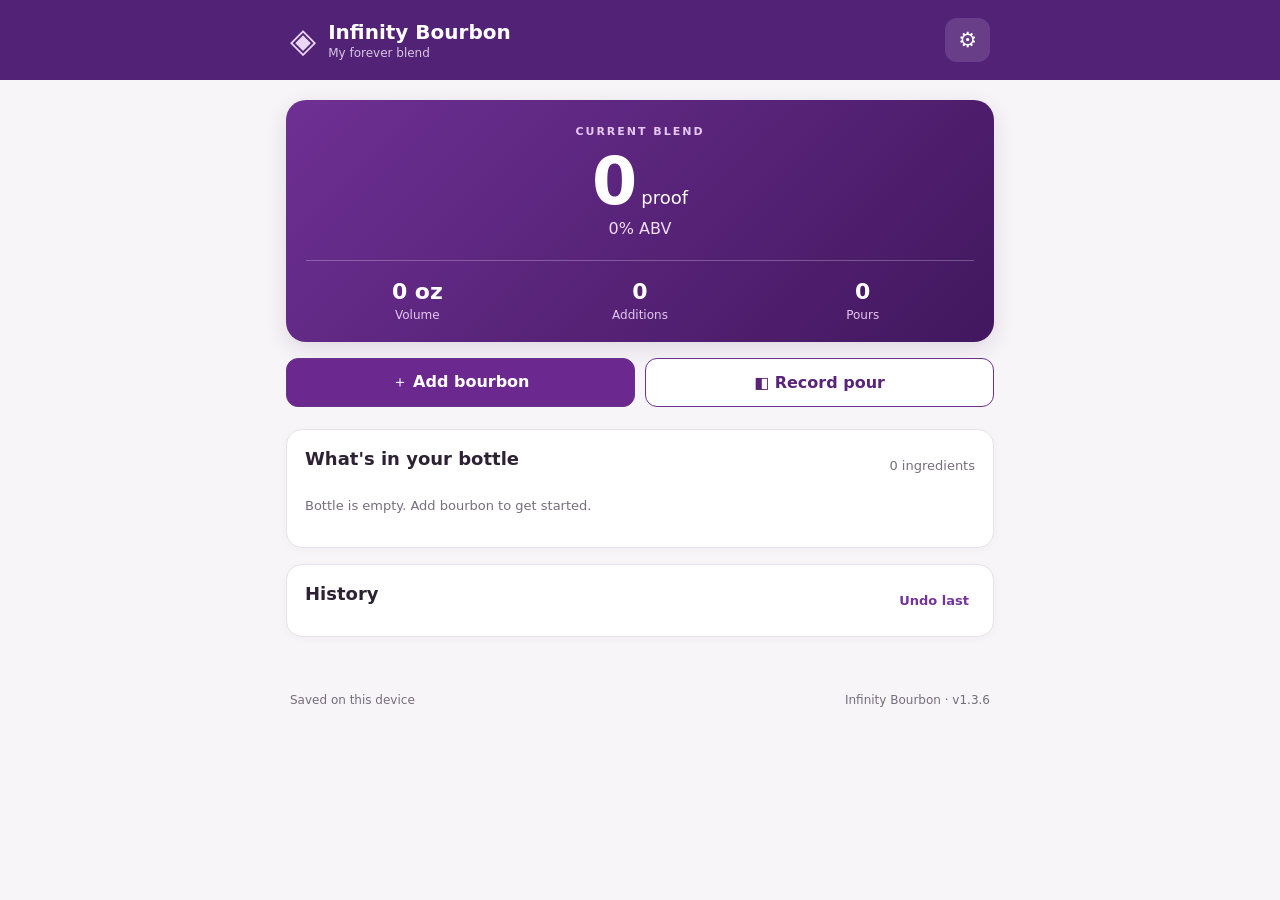
==== commit bea88296: "Infinity Bourbon v1.3.6: explicit Google Drive backup and restore" ====
--- a/index.html
+++ b/index.html
@@ -5,6 +5,6 @@
 <div class="actions"><button class="primary" id="addBtn">＋ Add bourbon</button><button class="secondary" id="pourBtn">◧ Record pour</button></div>
 <section class="panel"><div class="section-heading"><h2>What's in your bottle</h2><span id="blendCount" class="muted"></span></div><div id="composition"></div></section>
 <section class="panel"><div class="section-heading"><h2>History</h2><button class="text-btn" id="undoBtn">Undo last</button></div><div id="history"></div></section>
-</main><button id="backupTop" type="button" hidden aria-hidden="true" tabindex="-1"></button><footer class="app-footer"><span>Saved on this device</span><span>Infinity Bourbon · v1.3.5</span></footer>
-<dialog id="backupDialog" class="backup-dialog" aria-labelledby="backupTitle"><div class="backup-dialog-content"><div class="backup-dialog-header"><div><div class="backup-eyebrow">INFINITY BOURBON</div><h2 id="backupTitle">Settings</h2></div><button type="button" id="closeBackup" class="backup-close" aria-label="Close Settings">×</button></div><p class="muted">Your bourbon history stays on this device. Use Google Drive to synchronize with your other devices, and keep an occasional JSON backup.</p><div class="backup-group"><h3>Google Drive</h3><div class="backup-buttons backup-stack"><button id="driveConnect" class="secondary">Connect Google Drive</button><button id="driveSync" class="primary" disabled>Sync now</button><button id="driveDisconnect" class="secondary" disabled>Disconnect</button></div><p id="driveStatus" class="muted" role="status" aria-live="polite">Not connected. Connect Google Drive to synchronize.</p><p class="muted tiny">Manual synchronization. Sync before and after changing devices.</p></div><div class="backup-group"><h3>Local backups</h3><div class="backup-buttons backup-stack"><button id="exportJson" class="secondary">Download JSON backup</button><button id="exportCsv" class="secondary">Export CSV for Excel</button><button id="importBtn" class="secondary">Import JSON backup</button></div><input id="importFile" type="file" accept=".json,application/json" hidden><p class="muted tiny">Export a backup before importing or restoring records.</p></div><details class="backup-advanced"><summary>Bottle management</summary><p class="muted tiny">Start a new empty bottle on this device. Export a JSON backup first. Syncing afterward can also replace your cloud history.</p><button id="newBottleBtn" class="secondary" type="button">Start New Bottle</button></details><details class="backup-advanced"><summary>Advanced recovery</summary><p class="muted tiny">Only use this when normal sync cannot resolve a conflict. It replaces the cloud copy after two confirmations.</p><button id="driveForceUpload" class="secondary" disabled title="Explicitly replace cloud history with this device’s records">Upload local to cloud (recovery)</button></details><p class="muted tiny backup-footer">Infinity Bourbon · v1.3.5</p></div></dialog><dialog id="undoDialog" class="confirm-dialog" aria-labelledby="undoTitle"><div class="confirm-content"><div class="confirm-eyebrow">CONFIRM ACTION</div><h2 id="undoTitle">Remove last transaction?</h2><p class="muted">Please review the transaction before removing it.</p><div class="confirm-record"><strong id="undoName"></strong><span id="undoDetails"></span><span id="undoDate"></span></div><p class="confirm-warning">This cannot be undone.</p><div class="confirm-actions"><button type="button" id="cancelUndo" class="secondary">Cancel</button><button type="button" id="confirmUndo" class="danger-btn">Remove Transaction</button></div></div></dialog><dialog id="entryDialog"><form id="entryForm"><div class="dialog-head"><h2 id="dialogTitle">Add bourbon</h2><button type="button" class="close-btn" id="closeDialog" aria-label="Close">×</button></div><div id="addFields"><label>Bourbon name<input id="whiskeyName" maxlength="100" autocomplete="off" placeholder="e.g. Four Roses Small Batch"></label><label>Proof<input id="whiskeyProof" type="number" min="0.01" max="200" step="any" inputmode="decimal" placeholder="e.g. 100"></label></div><label>Amount (US fluid oz)<input id="entryAmount" type="number" min="0.01" step="any" inputmode="decimal" required placeholder="e.g. 1.5"></label><label>Date<input id="entryDate" type="date" required></label><label>Note (optional)<textarea id="entryNote" rows="2" maxlength="500" placeholder="Tasting notes or details"></textarea></label><div id="formError" class="error" role="alert"></div><button class="primary submit" type="submit" id="submitEntry">Save addition</button></form></dialog>
+</main><button id="backupTop" type="button" hidden aria-hidden="true" tabindex="-1"></button><footer class="app-footer"><span>Saved on this device</span><span>Infinity Bourbon · v1.3.6</span></footer>
+<dialog id="backupDialog" class="backup-dialog" aria-labelledby="backupTitle"><div class="backup-dialog-content"><div class="backup-dialog-header"><div><div class="backup-eyebrow">INFINITY BOURBON</div><h2 id="backupTitle">Settings</h2></div><button type="button" id="closeBackup" class="backup-close" aria-label="Close Settings">×</button></div><p class="muted">Your bourbon history stays on this device. Use Google Drive to synchronize with your other devices, and keep an occasional JSON backup.</p><div class="backup-group"><h3>Google Drive</h3><div class="backup-buttons backup-stack"><button id="driveConnect" class="secondary">Connect Google Drive</button><button id="driveSync" class="primary" disabled>Sync now</button><button id="driveRestore" class="secondary" disabled>Restore from Google Drive</button><button id="driveBackup" class="secondary" disabled>Back Up to Google Drive</button><button id="driveDisconnect" class="secondary" disabled>Disconnect</button></div><p id="driveStatus" class="muted" role="status" aria-live="polite">Not connected. Connect Google Drive to synchronize.</p><p class="muted tiny">Manual synchronization. Sync before and after changing devices.</p></div><div class="backup-group"><h3>Local backups</h3><div class="backup-buttons backup-stack"><button id="exportJson" class="secondary">Download JSON backup</button><button id="exportCsv" class="secondary">Export CSV for Excel</button><button id="importBtn" class="secondary">Import JSON backup</button></div><input id="importFile" type="file" accept=".json,application/json" hidden><p class="muted tiny">Export a backup before importing or restoring records.</p></div><details class="backup-advanced"><summary>Bottle management</summary><p class="muted tiny">Start a new empty bottle on this device. Export a JSON backup first. Syncing afterward can also replace your cloud history.</p><button id="newBottleBtn" class="secondary" type="button">Start New Bottle</button></details><details class="backup-advanced"><summary>Advanced recovery</summary><p class="muted tiny">Only use this when normal sync cannot resolve a conflict. It replaces the cloud copy after two confirmations.</p><button id="driveForceUpload" class="secondary" disabled title="Explicitly replace cloud history with this device’s records">Upload local to cloud (recovery)</button></details><p class="muted tiny backup-footer">Infinity Bourbon · v1.3.6</p></div></dialog><dialog id="undoDialog" class="confirm-dialog" aria-labelledby="undoTitle"><div class="confirm-content"><div class="confirm-eyebrow">CONFIRM ACTION</div><h2 id="undoTitle">Remove last transaction?</h2><p class="muted">Please review the transaction before removing it.</p><div class="confirm-record"><strong id="undoName"></strong><span id="undoDetails"></span><span id="undoDate"></span></div><p class="confirm-warning">This cannot be undone.</p><div class="confirm-actions"><button type="button" id="cancelUndo" class="secondary">Cancel</button><button type="button" id="confirmUndo" class="danger-btn">Remove Transaction</button></div></div></dialog><dialog id="entryDialog"><form id="entryForm"><div class="dialog-head"><h2 id="dialogTitle">Add bourbon</h2><button type="button" class="close-btn" id="closeDialog" aria-label="Close">×</button></div><div id="addFields"><label>Bourbon name<input id="whiskeyName" maxlength="100" autocomplete="off" placeholder="e.g. Four Roses Small Batch"></label><label>Proof<input id="whiskeyProof" type="number" min="0.01" max="200" step="any" inputmode="decimal" placeholder="e.g. 100"></label></div><label>Amount (US fluid oz)<input id="entryAmount" type="number" min="0.01" step="any" inputmode="decimal" required placeholder="e.g. 1.5"></label><label>Date<input id="entryDate" type="date" required></label><label>Note (optional)<textarea id="entryNote" rows="2" maxlength="500" placeholder="Tasting notes or details"></textarea></label><div id="formError" class="error" role="alert"></div><button class="primary submit" type="submit" id="submitEntry">Save addition</button></form></dialog>
 <div id="toast" role="status" aria-live="polite"></div><script src="https://accounts.google.com/gsi/client" async defer></script><script src="./drive-config.js" defer></script><script src="./app.js" defer></script><script src="./drive-sync.js" defer></script></body></html>
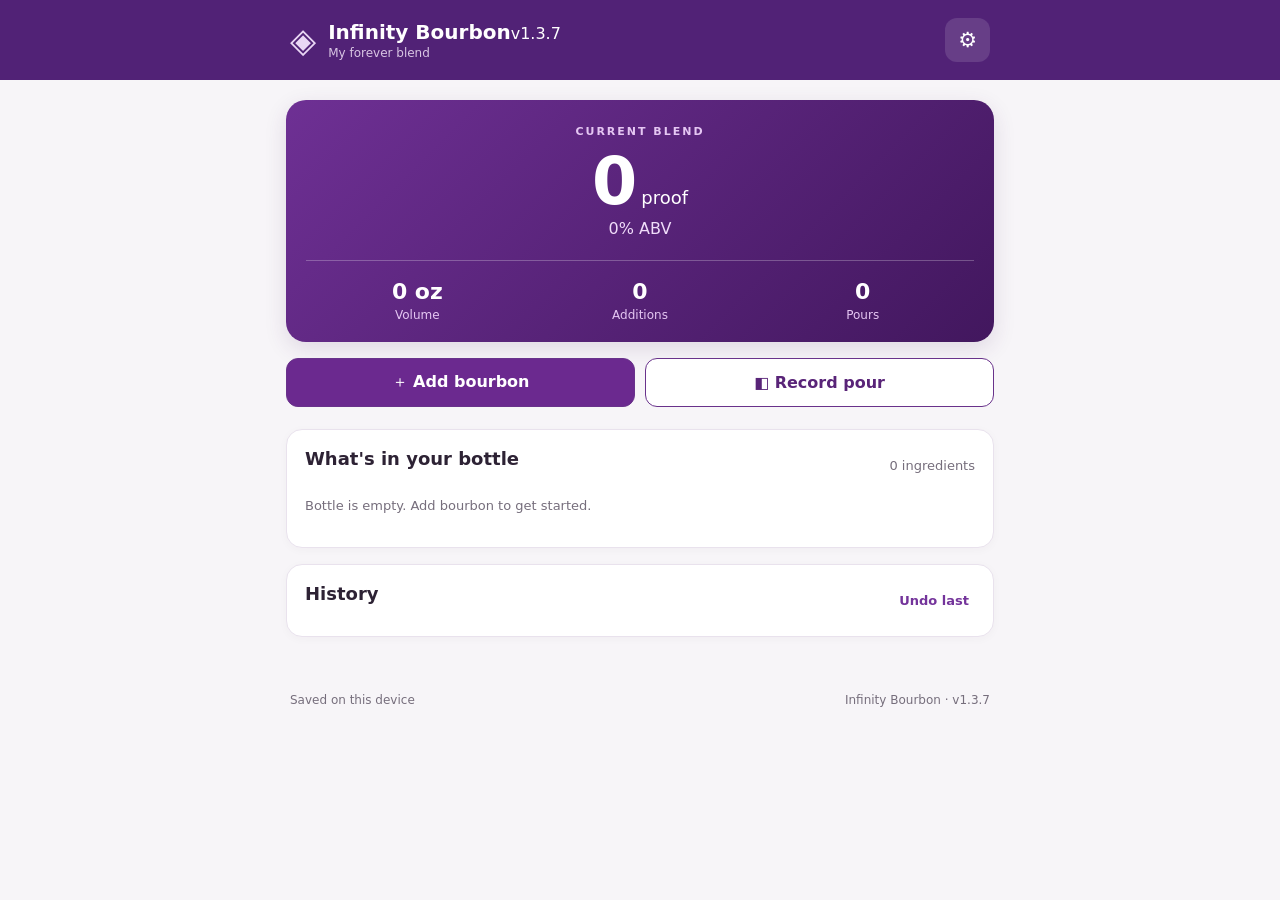
==== commit 968a9b4c: "Infinity Bourbon v1.3.7: show version under header title" ====
--- a/index.html
+++ b/index.html
@@ -1,10 +1,10 @@
 <!doctype html>
 <html lang="en"><head><meta charset="utf-8"><meta name="viewport" content="width=device-width,initial-scale=1,viewport-fit=cover"><meta name="theme-color" content="#512276"><meta name="description" content="Offline-first infinity bourbon bottle tracker"><link rel="manifest" href="./manifest.webmanifest"><link rel="icon" href="./icon-192.png"><link rel="stylesheet" href="./styles.css"><title>Infinity Bourbon</title></head>
-<body><header><div class="header-inner"><div class="brand"><span class="brand-icon">◈</span><div><strong>Infinity Bourbon</strong><small>My forever blend</small></div></div><button id="settingsTop" class="icon-btn" aria-label="Open Settings" title="Settings" type="button">⚙</button></div></header>
+<body><header><div class="header-inner"><div class="brand"><span class="brand-icon">◈</span><div><strong>Infinity Bourbon</strong><span class="header-version">v1.3.7</span><small>My forever blend</small></div></div><button id="settingsTop" class="icon-btn" aria-label="Open Settings" title="Settings" type="button">⚙</button></div></header>
 <main><section class="hero"><div class="eyebrow">CURRENT BLEND</div><div class="proof"><span id="proof">0</span><span class="proof-unit">proof</span></div><div id="abv" class="abv">0% ABV</div><div class="stats"><div><b id="volume">0 oz</b><span>Volume</span></div><div><b id="additions">0</b><span>Additions</span></div><div><b id="pours">0</b><span>Pours</span></div></div></section>
 <div class="actions"><button class="primary" id="addBtn">＋ Add bourbon</button><button class="secondary" id="pourBtn">◧ Record pour</button></div>
 <section class="panel"><div class="section-heading"><h2>What's in your bottle</h2><span id="blendCount" class="muted"></span></div><div id="composition"></div></section>
 <section class="panel"><div class="section-heading"><h2>History</h2><button class="text-btn" id="undoBtn">Undo last</button></div><div id="history"></div></section>
-</main><button id="backupTop" type="button" hidden aria-hidden="true" tabindex="-1"></button><footer class="app-footer"><span>Saved on this device</span><span>Infinity Bourbon · v1.3.6</span></footer>
-<dialog id="backupDialog" class="backup-dialog" aria-labelledby="backupTitle"><div class="backup-dialog-content"><div class="backup-dialog-header"><div><div class="backup-eyebrow">INFINITY BOURBON</div><h2 id="backupTitle">Settings</h2></div><button type="button" id="closeBackup" class="backup-close" aria-label="Close Settings">×</button></div><p class="muted">Your bourbon history stays on this device. Use Google Drive to synchronize with your other devices, and keep an occasional JSON backup.</p><div class="backup-group"><h3>Google Drive</h3><div class="backup-buttons backup-stack"><button id="driveConnect" class="secondary">Connect Google Drive</button><button id="driveSync" class="primary" disabled>Sync now</button><button id="driveRestore" class="secondary" disabled>Restore from Google Drive</button><button id="driveBackup" class="secondary" disabled>Back Up to Google Drive</button><button id="driveDisconnect" class="secondary" disabled>Disconnect</button></div><p id="driveStatus" class="muted" role="status" aria-live="polite">Not connected. Connect Google Drive to synchronize.</p><p class="muted tiny">Manual synchronization. Sync before and after changing devices.</p></div><div class="backup-group"><h3>Local backups</h3><div class="backup-buttons backup-stack"><button id="exportJson" class="secondary">Download JSON backup</button><button id="exportCsv" class="secondary">Export CSV for Excel</button><button id="importBtn" class="secondary">Import JSON backup</button></div><input id="importFile" type="file" accept=".json,application/json" hidden><p class="muted tiny">Export a backup before importing or restoring records.</p></div><details class="backup-advanced"><summary>Bottle management</summary><p class="muted tiny">Start a new empty bottle on this device. Export a JSON backup first. Syncing afterward can also replace your cloud history.</p><button id="newBottleBtn" class="secondary" type="button">Start New Bottle</button></details><details class="backup-advanced"><summary>Advanced recovery</summary><p class="muted tiny">Only use this when normal sync cannot resolve a conflict. It replaces the cloud copy after two confirmations.</p><button id="driveForceUpload" class="secondary" disabled title="Explicitly replace cloud history with this device’s records">Upload local to cloud (recovery)</button></details><p class="muted tiny backup-footer">Infinity Bourbon · v1.3.6</p></div></dialog><dialog id="undoDialog" class="confirm-dialog" aria-labelledby="undoTitle"><div class="confirm-content"><div class="confirm-eyebrow">CONFIRM ACTION</div><h2 id="undoTitle">Remove last transaction?</h2><p class="muted">Please review the transaction before removing it.</p><div class="confirm-record"><strong id="undoName"></strong><span id="undoDetails"></span><span id="undoDate"></span></div><p class="confirm-warning">This cannot be undone.</p><div class="confirm-actions"><button type="button" id="cancelUndo" class="secondary">Cancel</button><button type="button" id="confirmUndo" class="danger-btn">Remove Transaction</button></div></div></dialog><dialog id="entryDialog"><form id="entryForm"><div class="dialog-head"><h2 id="dialogTitle">Add bourbon</h2><button type="button" class="close-btn" id="closeDialog" aria-label="Close">×</button></div><div id="addFields"><label>Bourbon name<input id="whiskeyName" maxlength="100" autocomplete="off" placeholder="e.g. Four Roses Small Batch"></label><label>Proof<input id="whiskeyProof" type="number" min="0.01" max="200" step="any" inputmode="decimal" placeholder="e.g. 100"></label></div><label>Amount (US fluid oz)<input id="entryAmount" type="number" min="0.01" step="any" inputmode="decimal" required placeholder="e.g. 1.5"></label><label>Date<input id="entryDate" type="date" required></label><label>Note (optional)<textarea id="entryNote" rows="2" maxlength="500" placeholder="Tasting notes or details"></textarea></label><div id="formError" class="error" role="alert"></div><button class="primary submit" type="submit" id="submitEntry">Save addition</button></form></dialog>
+</main><button id="backupTop" type="button" hidden aria-hidden="true" tabindex="-1"></button><footer class="app-footer"><span>Saved on this device</span><span>Infinity Bourbon · v1.3.7</span></footer>
+<dialog id="backupDialog" class="backup-dialog" aria-labelledby="backupTitle"><div class="backup-dialog-content"><div class="backup-dialog-header"><div><div class="backup-eyebrow">INFINITY BOURBON</div><h2 id="backupTitle">Settings</h2></div><button type="button" id="closeBackup" class="backup-close" aria-label="Close Settings">×</button></div><p class="muted">Your bourbon history stays on this device. Use Google Drive to synchronize with your other devices, and keep an occasional JSON backup.</p><div class="backup-group"><h3>Google Drive</h3><div class="backup-buttons backup-stack"><button id="driveConnect" class="secondary">Connect Google Drive</button><button id="driveSync" class="primary" disabled>Sync now</button><button id="driveRestore" class="secondary" disabled>Restore from Google Drive</button><button id="driveBackup" class="secondary" disabled>Back Up to Google Drive</button><button id="driveDisconnect" class="secondary" disabled>Disconnect</button></div><p id="driveStatus" class="muted" role="status" aria-live="polite">Not connected. Connect Google Drive to synchronize.</p><p class="muted tiny">Manual synchronization. Sync before and after changing devices.</p></div><div class="backup-group"><h3>Local backups</h3><div class="backup-buttons backup-stack"><button id="exportJson" class="secondary">Download JSON backup</button><button id="exportCsv" class="secondary">Export CSV for Excel</button><button id="importBtn" class="secondary">Import JSON backup</button></div><input id="importFile" type="file" accept=".json,application/json" hidden><p class="muted tiny">Export a backup before importing or restoring records.</p></div><details class="backup-advanced"><summary>Bottle management</summary><p class="muted tiny">Start a new empty bottle on this device. Export a JSON backup first. Syncing afterward can also replace your cloud history.</p><button id="newBottleBtn" class="secondary" type="button">Start New Bottle</button></details><details class="backup-advanced"><summary>Advanced recovery</summary><p class="muted tiny">Only use this when normal sync cannot resolve a conflict. It replaces the cloud copy after two confirmations.</p><button id="driveForceUpload" class="secondary" disabled title="Explicitly replace cloud history with this device’s records">Upload local to cloud (recovery)</button></details><p class="muted tiny backup-footer">Infinity Bourbon · v1.3.7</p></div></dialog><dialog id="undoDialog" class="confirm-dialog" aria-labelledby="undoTitle"><div class="confirm-content"><div class="confirm-eyebrow">CONFIRM ACTION</div><h2 id="undoTitle">Remove last transaction?</h2><p class="muted">Please review the transaction before removing it.</p><div class="confirm-record"><strong id="undoName"></strong><span id="undoDetails"></span><span id="undoDate"></span></div><p class="confirm-warning">This cannot be undone.</p><div class="confirm-actions"><button type="button" id="cancelUndo" class="secondary">Cancel</button><button type="button" id="confirmUndo" class="danger-btn">Remove Transaction</button></div></div></dialog><dialog id="entryDialog"><form id="entryForm"><div class="dialog-head"><h2 id="dialogTitle">Add bourbon</h2><button type="button" class="close-btn" id="closeDialog" aria-label="Close">×</button></div><div id="addFields"><label>Bourbon name<input id="whiskeyName" maxlength="100" autocomplete="off" placeholder="e.g. Four Roses Small Batch"></label><label>Proof<input id="whiskeyProof" type="number" min="0.01" max="200" step="any" inputmode="decimal" placeholder="e.g. 100"></label></div><label>Amount (US fluid oz)<input id="entryAmount" type="number" min="0.01" step="any" inputmode="decimal" required placeholder="e.g. 1.5"></label><label>Date<input id="entryDate" type="date" required></label><label>Note (optional)<textarea id="entryNote" rows="2" maxlength="500" placeholder="Tasting notes or details"></textarea></label><div id="formError" class="error" role="alert"></div><button class="primary submit" type="submit" id="submitEntry">Save addition</button></form></dialog>
 <div id="toast" role="status" aria-live="polite"></div><script src="https://accounts.google.com/gsi/client" async defer></script><script src="./drive-config.js" defer></script><script src="./app.js" defer></script><script src="./drive-sync.js" defer></script></body></html>
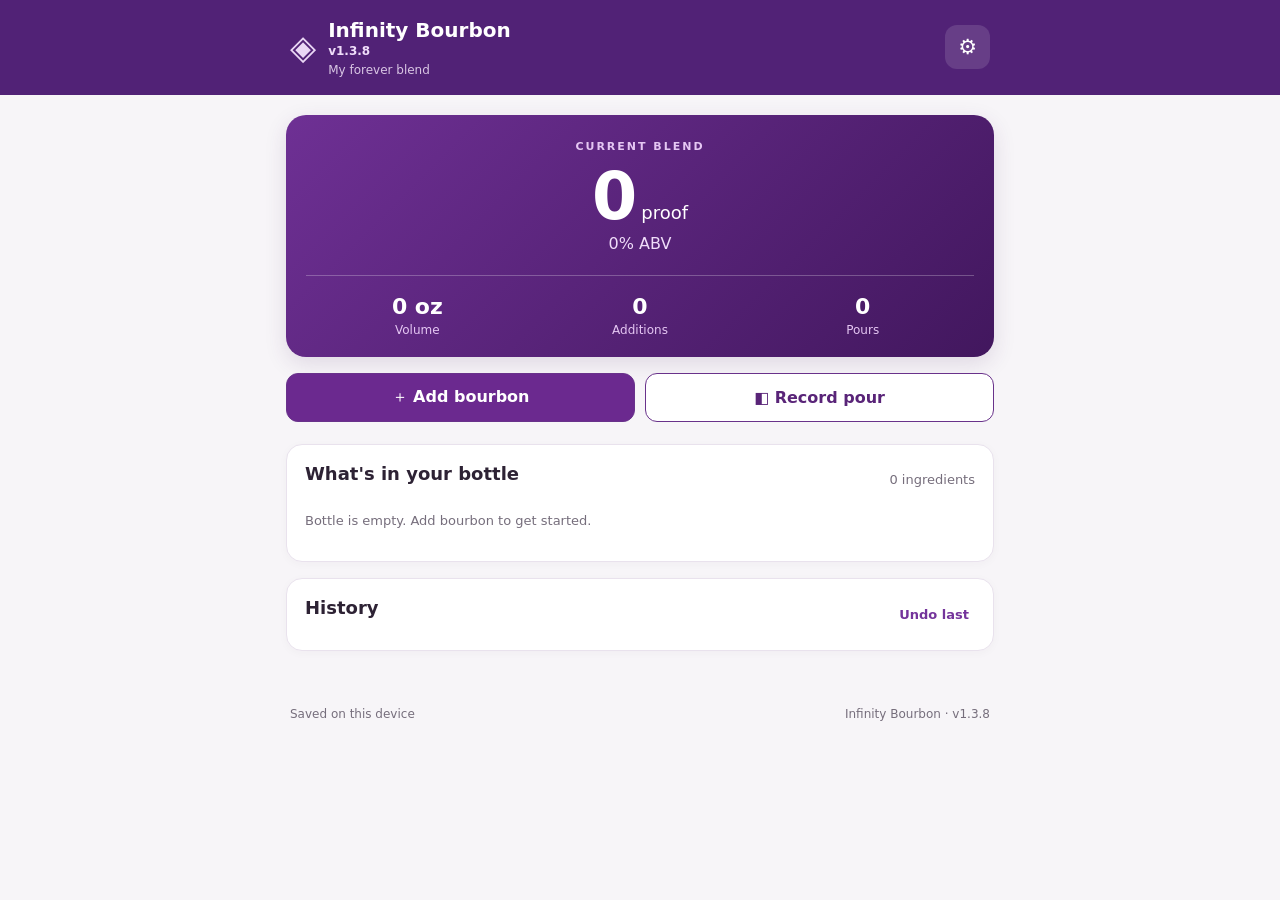
==== commit 954f2478: "Pilot the shared Backup & Restore menu in Infinity Bourbon" ====
--- a/index.html
+++ b/index.html
@@ -1,10 +1,70 @@
 <!doctype html>
-<html lang="en"><head><meta charset="utf-8"><meta name="viewport" content="width=device-width,initial-scale=1,viewport-fit=cover"><meta name="theme-color" content="#512276"><meta name="description" content="Offline-first infinity bourbon bottle tracker"><link rel="manifest" href="./manifest.webmanifest"><link rel="icon" href="./icon-192.png"><link rel="stylesheet" href="./styles.css"><title>Infinity Bourbon</title></head>
-<body><header><div class="header-inner"><div class="brand"><span class="brand-icon">◈</span><div><strong>Infinity Bourbon</strong><span class="header-version">v1.3.7</span><small>My forever blend</small></div></div><button id="settingsTop" class="icon-btn" aria-label="Open Settings" title="Settings" type="button">⚙</button></div></header>
+<html lang="en"><head><meta charset="utf-8"><meta name="viewport" content="width=device-width,initial-scale=1,viewport-fit=cover"><meta name="theme-color" content="#512276"><meta name="description" content="Offline-first infinity bourbon bottle tracker"><link rel="manifest" href="./manifest.webmanifest"><link rel="icon" href="./icon-192.png"><link rel="stylesheet" href="./styles.css?v=1.3.8"><title>Infinity Bourbon</title></head>
+<body><header><div class="header-inner"><div class="brand"><span class="brand-icon">◈</span><div><strong>Infinity Bourbon</strong><span class="header-version">v1.3.8</span><small>My forever blend</small></div></div><button id="settingsTop" class="icon-btn" aria-label="Open Settings" title="Settings" type="button">⚙</button></div></header>
 <main><section class="hero"><div class="eyebrow">CURRENT BLEND</div><div class="proof"><span id="proof">0</span><span class="proof-unit">proof</span></div><div id="abv" class="abv">0% ABV</div><div class="stats"><div><b id="volume">0 oz</b><span>Volume</span></div><div><b id="additions">0</b><span>Additions</span></div><div><b id="pours">0</b><span>Pours</span></div></div></section>
 <div class="actions"><button class="primary" id="addBtn">＋ Add bourbon</button><button class="secondary" id="pourBtn">◧ Record pour</button></div>
 <section class="panel"><div class="section-heading"><h2>What's in your bottle</h2><span id="blendCount" class="muted"></span></div><div id="composition"></div></section>
 <section class="panel"><div class="section-heading"><h2>History</h2><button class="text-btn" id="undoBtn">Undo last</button></div><div id="history"></div></section>
-</main><button id="backupTop" type="button" hidden aria-hidden="true" tabindex="-1"></button><footer class="app-footer"><span>Saved on this device</span><span>Infinity Bourbon · v1.3.7</span></footer>
-<dialog id="backupDialog" class="backup-dialog" aria-labelledby="backupTitle"><div class="backup-dialog-content"><div class="backup-dialog-header"><div><div class="backup-eyebrow">INFINITY BOURBON</div><h2 id="backupTitle">Settings</h2></div><button type="button" id="closeBackup" class="backup-close" aria-label="Close Settings">×</button></div><p class="muted">Your bourbon history stays on this device. Use Google Drive to synchronize with your other devices, and keep an occasional JSON backup.</p><div class="backup-group"><h3>Google Drive</h3><div class="backup-buttons backup-stack"><button id="driveConnect" class="secondary">Connect Google Drive</button><button id="driveSync" class="primary" disabled>Sync now</button><button id="driveRestore" class="secondary" disabled>Restore from Google Drive</button><button id="driveBackup" class="secondary" disabled>Back Up to Google Drive</button><button id="driveDisconnect" class="secondary" disabled>Disconnect</button></div><p id="driveStatus" class="muted" role="status" aria-live="polite">Not connected. Connect Google Drive to synchronize.</p><p class="muted tiny">Manual synchronization. Sync before and after changing devices.</p></div><div class="backup-group"><h3>Local backups</h3><div class="backup-buttons backup-stack"><button id="exportJson" class="secondary">Download JSON backup</button><button id="exportCsv" class="secondary">Export CSV for Excel</button><button id="importBtn" class="secondary">Import JSON backup</button></div><input id="importFile" type="file" accept=".json,application/json" hidden><p class="muted tiny">Export a backup before importing or restoring records.</p></div><details class="backup-advanced"><summary>Bottle management</summary><p class="muted tiny">Start a new empty bottle on this device. Export a JSON backup first. Syncing afterward can also replace your cloud history.</p><button id="newBottleBtn" class="secondary" type="button">Start New Bottle</button></details><details class="backup-advanced"><summary>Advanced recovery</summary><p class="muted tiny">Only use this when normal sync cannot resolve a conflict. It replaces the cloud copy after two confirmations.</p><button id="driveForceUpload" class="secondary" disabled title="Explicitly replace cloud history with this device’s records">Upload local to cloud (recovery)</button></details><p class="muted tiny backup-footer">Infinity Bourbon · v1.3.7</p></div></dialog><dialog id="undoDialog" class="confirm-dialog" aria-labelledby="undoTitle"><div class="confirm-content"><div class="confirm-eyebrow">CONFIRM ACTION</div><h2 id="undoTitle">Remove last transaction?</h2><p class="muted">Please review the transaction before removing it.</p><div class="confirm-record"><strong id="undoName"></strong><span id="undoDetails"></span><span id="undoDate"></span></div><p class="confirm-warning">This cannot be undone.</p><div class="confirm-actions"><button type="button" id="cancelUndo" class="secondary">Cancel</button><button type="button" id="confirmUndo" class="danger-btn">Remove Transaction</button></div></div></dialog><dialog id="entryDialog"><form id="entryForm"><div class="dialog-head"><h2 id="dialogTitle">Add bourbon</h2><button type="button" class="close-btn" id="closeDialog" aria-label="Close">×</button></div><div id="addFields"><label>Bourbon name<input id="whiskeyName" maxlength="100" autocomplete="off" placeholder="e.g. Four Roses Small Batch"></label><label>Proof<input id="whiskeyProof" type="number" min="0.01" max="200" step="any" inputmode="decimal" placeholder="e.g. 100"></label></div><label>Amount (US fluid oz)<input id="entryAmount" type="number" min="0.01" step="any" inputmode="decimal" required placeholder="e.g. 1.5"></label><label>Date<input id="entryDate" type="date" required></label><label>Note (optional)<textarea id="entryNote" rows="2" maxlength="500" placeholder="Tasting notes or details"></textarea></label><div id="formError" class="error" role="alert"></div><button class="primary submit" type="submit" id="submitEntry">Save addition</button></form></dialog>
-<div id="toast" role="status" aria-live="polite"></div><script src="https://accounts.google.com/gsi/client" async defer></script><script src="./drive-config.js" defer></script><script src="./app.js" defer></script><script src="./drive-sync.js" defer></script></body></html>
+</main><button id="backupTop" type="button" hidden aria-hidden="true" tabindex="-1"></button><footer class="app-footer"><span>Saved on this device</span><span>Infinity Bourbon · v1.3.8</span></footer>
+<dialog id="backupDialog" class="backup-dialog" aria-labelledby="backupTitle">
+<div class="backup-dialog-content">
+  <div class="backup-dialog-header">
+    <div><h2 id="backupTitle">Settings</h2></div>
+    <button type="button" id="closeBackup" class="backup-close" aria-label="Close Settings">×</button>
+  </div>
+  <button id="openBackupTools" class="secondary" type="button">Backup &amp; Restore</button>
+  <details class="backup-advanced"><summary>Bottle management</summary>
+    <p class="muted tiny">Start a new empty bottle on this device. Export a backup file first.</p>
+    <button id="newBottleBtn" class="secondary" type="button">Start New Bottle</button>
+  </details>
+  <div class="backup-footer"><button id="settingsDone" class="secondary" type="button">Done</button></div>
+</div>
+</dialog>
+<dialog id="backupTools" class="backup-dialog" aria-labelledby="backupToolsTitle">
+<div class="backup-dialog-content">
+  <div class="backup-dialog-header">
+    <h2 id="backupToolsTitle">Backup &amp; Restore</h2>
+    <button id="backToSettings" type="button" class="backup-close" aria-label="Back to Settings">×</button>
+  </div>
+  <section class="backup-group">
+    <h3>Backup File (JSON)</h3>
+    <div class="backup-stack">
+      <button id="exportJson" class="secondary">Export Backup File</button>
+      <button id="importBtn" class="secondary">Restore from Backup File</button>
+    </div>
+    <input id="importFile" type="file" accept=".json,application/json" hidden>
+    <p id="fileStatus" class="muted" role="status"></p>
+  </section>
+  <section class="backup-group">
+    <h3>Spreadsheet (CSV)</h3>
+    <p class="muted tiny">Open your additions and pours in Excel or another spreadsheet app.</p>
+    <div class="backup-stack"><button id="exportCsv" class="secondary">Export CSV</button></div>
+  </section>
+  <section class="backup-group">
+    <h3>Google Drive</h3>
+    <p id="driveStatus" class="muted" role="status">Google Drive is disconnected.</p>
+    <p id="driveLastSync" class="muted tiny" hidden></p>
+    <div class="backup-stack">
+      <button id="driveConnect" class="secondary">Connect Google Drive</button>
+      <div id="driveActions" class="backup-stack" hidden>
+        <button id="driveSync" class="primary" disabled>Sync Now</button>
+        <button id="driveBackup" class="secondary" disabled>Back Up to Google Drive</button>
+        <button id="driveRestore" class="secondary" disabled>Restore from Google Drive</button>
+        <button id="driveDisconnect" class="secondary" disabled>Disconnect Google Drive</button>
+      </div>
+    </div>
+  </section>
+  <div class="backup-footer"><button id="backupDone" class="secondary" type="button">Done</button></div>
+</div>
+</dialog>
+<dialog id="backupConfirm" class="confirm-dialog" aria-labelledby="backupConfirmTitle" aria-describedby="backupConfirmDetail">
+  <form method="dialog" class="confirm-content">
+    <h2 id="backupConfirmTitle"></h2>
+    <p id="backupConfirmDetail"></p>
+    <div class="confirm-actions">
+      <button value="cancel" class="secondary" autofocus>Cancel</button>
+      <button value="confirm" class="danger-btn" id="backupConfirmAction"></button>
+    </div>
+  </form>
+</dialog><dialog id="undoDialog" class="confirm-dialog" aria-labelledby="undoTitle"><div class="confirm-content"><div class="confirm-eyebrow">CONFIRM ACTION</div><h2 id="undoTitle">Remove last transaction?</h2><p class="muted">Please review the transaction before removing it.</p><div class="confirm-record"><strong id="undoName"></strong><span id="undoDetails"></span><span id="undoDate"></span></div><p class="confirm-warning">This cannot be undone.</p><div class="confirm-actions"><button type="button" id="cancelUndo" class="secondary">Cancel</button><button type="button" id="confirmUndo" class="danger-btn">Remove Transaction</button></div></div></dialog><dialog id="entryDialog"><form id="entryForm"><div class="dialog-head"><h2 id="dialogTitle">Add bourbon</h2><button type="button" class="close-btn" id="closeDialog" aria-label="Close">×</button></div><div id="addFields"><label>Bourbon name<input id="whiskeyName" maxlength="100" autocomplete="off" placeholder="e.g. Four Roses Small Batch"></label><label>Proof<input id="whiskeyProof" type="number" min="0.01" max="200" step="any" inputmode="decimal" placeholder="e.g. 100"></label></div><label>Amount (US fluid oz)<input id="entryAmount" type="number" min="0.01" step="any" inputmode="decimal" required placeholder="e.g. 1.5"></label><label>Date<input id="entryDate" type="date" required></label><label>Note (optional)<textarea id="entryNote" rows="2" maxlength="500" placeholder="Tasting notes or details"></textarea></label><div id="formError" class="error" role="alert"></div><button class="primary submit" type="submit" id="submitEntry">Save addition</button></form></dialog>
+<div id="toast" role="status" aria-live="polite"></div><script src="https://accounts.google.com/gsi/client" async defer></script><script src="./drive-config.js" defer></script><script src="./app.js?v=1.3.8" defer></script><script src="./drive-sync.js?v=1.3.8" defer></script></body></html>
--- a/styles.css
+++ b/styles.css
@@ -33,3 +33,11 @@
 .icon-btn{min-width:44px;min-height:44px;display:inline-flex;align-items:center;justify-content:center}
 .icon-btn:focus-visible,.backup-close:focus-visible,.backup-advanced summary:focus-visible{outline:3px solid #d8a9f4;outline-offset:3px}
 .app-footer{max-width:740px;margin:0 auto;padding:0 20px 28px;display:flex;justify-content:space-between;gap:12px;flex-wrap:wrap;color:#766e7c;font-size:12px}
+
+/* v1.3.7: Milestones-style version beneath app title */
+.brand .header-version{display:block;margin-top:2px;color:#f0ddfa;font-size:12px;font-weight:650;line-height:1.3}
+.brand small{margin-top:3px}
+
+.backup-stack[hidden]{display:none}
+.backup-group [role="status"]:empty{display:none}
+#backupConfirmDetail{overflow-wrap:anywhere}
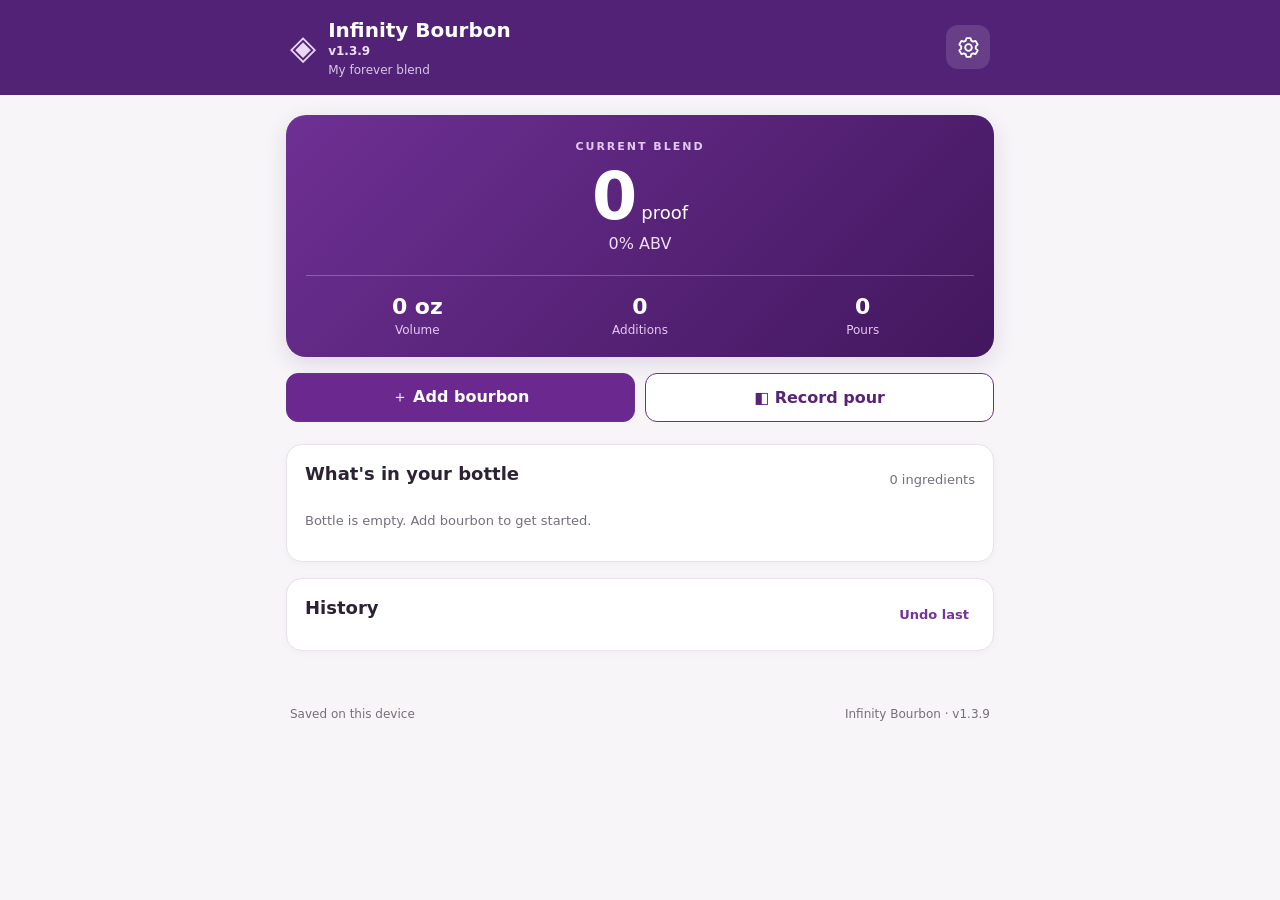
==== commit 92593c3a: "Show the shared PWA Settings and About standards in Infinity Bourbon" ====
--- a/index.html
+++ b/index.html
@@ -1,23 +1,52 @@
 <!doctype html>
-<html lang="en"><head><meta charset="utf-8"><meta name="viewport" content="width=device-width,initial-scale=1,viewport-fit=cover"><meta name="theme-color" content="#512276"><meta name="description" content="Offline-first infinity bourbon bottle tracker"><link rel="manifest" href="./manifest.webmanifest"><link rel="icon" href="./icon-192.png"><link rel="stylesheet" href="./styles.css?v=1.3.8"><title>Infinity Bourbon</title></head>
-<body><header><div class="header-inner"><div class="brand"><span class="brand-icon">◈</span><div><strong>Infinity Bourbon</strong><span class="header-version">v1.3.8</span><small>My forever blend</small></div></div><button id="settingsTop" class="icon-btn" aria-label="Open Settings" title="Settings" type="button">⚙</button></div></header>
+<html lang="en"><head><meta charset="utf-8"><meta name="viewport" content="width=device-width,initial-scale=1,viewport-fit=cover"><meta name="theme-color" content="#512276"><meta name="description" content="Offline-first infinity bourbon bottle tracker"><link rel="manifest" href="./manifest.webmanifest"><link rel="icon" href="./icon-192.png"><link rel="stylesheet" href="./styles.css?v=1.3.9"><title>Infinity Bourbon</title><script src="./theme.js?v=1.3.9"></script></head>
+<body><header><div class="header-inner"><div class="brand"><span class="brand-icon">◈</span><div><strong>Infinity Bourbon</strong><span class="header-version">v1.3.9</span><small>My forever blend</small></div></div><button id="settingsTop" class="icon-btn" aria-label="Settings" title="Settings" type="button"><svg viewBox="0 0 24 24" width="25" height="25" fill="none" stroke="currentColor" stroke-width="1.8" stroke-linecap="round" stroke-linejoin="round" aria-hidden="true" focusable="false"><path d="M12 2 14 2 14.6 4.4 16.4 5.4 18.8 4.7 20.8 8.2 19 9.9 19 12.1 20.8 13.8 18.8 17.3 16.4 16.6 14.6 17.6 14 20 10 20 9.4 17.6 7.6 16.6 5.2 17.3 3.2 13.8 5 12.1 5 9.9 3.2 8.2 5.2 4.7 7.6 5.4 9.4 4.4 10 2Z" transform="translate(0 1)"/><circle cx="12" cy="12" r="3.2"/></svg></button></div></header>
 <main><section class="hero"><div class="eyebrow">CURRENT BLEND</div><div class="proof"><span id="proof">0</span><span class="proof-unit">proof</span></div><div id="abv" class="abv">0% ABV</div><div class="stats"><div><b id="volume">0 oz</b><span>Volume</span></div><div><b id="additions">0</b><span>Additions</span></div><div><b id="pours">0</b><span>Pours</span></div></div></section>
 <div class="actions"><button class="primary" id="addBtn">＋ Add bourbon</button><button class="secondary" id="pourBtn">◧ Record pour</button></div>
 <section class="panel"><div class="section-heading"><h2>What's in your bottle</h2><span id="blendCount" class="muted"></span></div><div id="composition"></div></section>
 <section class="panel"><div class="section-heading"><h2>History</h2><button class="text-btn" id="undoBtn">Undo last</button></div><div id="history"></div></section>
-</main><button id="backupTop" type="button" hidden aria-hidden="true" tabindex="-1"></button><footer class="app-footer"><span>Saved on this device</span><span>Infinity Bourbon · v1.3.8</span></footer>
+</main><button id="backupTop" type="button" hidden aria-hidden="true" tabindex="-1"></button><footer class="app-footer"><span>Saved on this device</span><span>Infinity Bourbon · v1.3.9</span></footer>
 <dialog id="backupDialog" class="backup-dialog" aria-labelledby="backupTitle">
 <div class="backup-dialog-content">
   <div class="backup-dialog-header">
     <div><h2 id="backupTitle">Settings</h2></div>
     <button type="button" id="closeBackup" class="backup-close" aria-label="Close Settings">×</button>
   </div>
-  <button id="openBackupTools" class="secondary" type="button">Backup &amp; Restore</button>
+  <div class="backup-stack">
+    <button id="openBackupTools" class="secondary" type="button">Backup &amp; Restore</button>
+    <button id="openAbout" class="secondary" type="button">About</button>
+  </div>
+  <fieldset class="theme-options">
+    <legend>Theme</legend>
+    <label><input type="radio" name="theme" value="system" checked> Use device setting</label>
+    <label><input type="radio" name="theme" value="light"> Light</label>
+    <label><input type="radio" name="theme" value="dark"> Dark</label>
+    <p id="theme-status" role="status"></p>
+  </fieldset>
   <details class="backup-advanced"><summary>Bottle management</summary>
     <p class="muted tiny">Start a new empty bottle on this device. Export a backup file first.</p>
     <button id="newBottleBtn" class="secondary" type="button">Start New Bottle</button>
   </details>
   <div class="backup-footer"><button id="settingsDone" class="secondary" type="button">Done</button></div>
+</div>
+</dialog>
+<dialog id="aboutDialog" class="backup-dialog" aria-labelledby="aboutTitle">
+<div class="backup-dialog-content">
+  <div class="backup-dialog-header">
+    <h2 id="aboutTitle">About</h2>
+    <button id="closeAbout" type="button" class="backup-close" aria-label="Back to Settings">×</button>
+  </div>
+  <h3>Infinity Bourbon</h3>
+  <p class="muted">v1.3.9</p>
+  <p>Track whiskey additions and pours, see what’s in your infinity bottle, and estimate its current proof.</p>
+  <h3>Your Data</h3>
+  <p>Bottle history is saved in this browser. After the first online load, you can track your bottle and export or restore JSON offline. JSON is the restorable backup, and CSV is for spreadsheets. Google Drive backup and manual sync are optional and require an internet connection.</p>
+  <nav class="about-links" aria-label="App information">
+    <a href="./about.html">More Apps</a>
+    <a href="https://markz68.github.io/milestones/privacy.html" target="_blank" rel="noopener">Privacy</a>
+    <a href="https://markz68.github.io/milestones/terms.html" target="_blank" rel="noopener">Terms</a>
+  </nav>
+  <div class="backup-footer"><button id="aboutDone" class="secondary" type="button">Done</button></div>
 </div>
 </dialog>
 <dialog id="backupTools" class="backup-dialog" aria-labelledby="backupToolsTitle">
@@ -67,4 +96,4 @@
     </div>
   </form>
 </dialog><dialog id="undoDialog" class="confirm-dialog" aria-labelledby="undoTitle"><div class="confirm-content"><div class="confirm-eyebrow">CONFIRM ACTION</div><h2 id="undoTitle">Remove last transaction?</h2><p class="muted">Please review the transaction before removing it.</p><div class="confirm-record"><strong id="undoName"></strong><span id="undoDetails"></span><span id="undoDate"></span></div><p class="confirm-warning">This cannot be undone.</p><div class="confirm-actions"><button type="button" id="cancelUndo" class="secondary">Cancel</button><button type="button" id="confirmUndo" class="danger-btn">Remove Transaction</button></div></div></dialog><dialog id="entryDialog"><form id="entryForm"><div class="dialog-head"><h2 id="dialogTitle">Add bourbon</h2><button type="button" class="close-btn" id="closeDialog" aria-label="Close">×</button></div><div id="addFields"><label>Bourbon name<input id="whiskeyName" maxlength="100" autocomplete="off" placeholder="e.g. Four Roses Small Batch"></label><label>Proof<input id="whiskeyProof" type="number" min="0.01" max="200" step="any" inputmode="decimal" placeholder="e.g. 100"></label></div><label>Amount (US fluid oz)<input id="entryAmount" type="number" min="0.01" step="any" inputmode="decimal" required placeholder="e.g. 1.5"></label><label>Date<input id="entryDate" type="date" required></label><label>Note (optional)<textarea id="entryNote" rows="2" maxlength="500" placeholder="Tasting notes or details"></textarea></label><div id="formError" class="error" role="alert"></div><button class="primary submit" type="submit" id="submitEntry">Save addition</button></form></dialog>
-<div id="toast" role="status" aria-live="polite"></div><script src="https://accounts.google.com/gsi/client" async defer></script><script src="./drive-config.js" defer></script><script src="./app.js?v=1.3.8" defer></script><script src="./drive-sync.js?v=1.3.8" defer></script></body></html>
+<div id="toast" role="status" aria-live="polite"></div><script src="https://accounts.google.com/gsi/client" async defer></script><script src="./drive-config.js" defer></script><script src="./app.js?v=1.3.9" defer></script><script src="./drive-sync.js?v=1.3.9" defer></script></body></html>
--- a/styles.css
+++ b/styles.css
@@ -41,3 +41,52 @@
 .backup-stack[hidden]{display:none}
 .backup-group [role="status"]:empty{display:none}
 #backupConfirmDetail{overflow-wrap:anywhere}
+
+.icon-btn{width:44px;height:44px;padding:0;flex-shrink:0}
+.icon-btn svg{display:block}
+.theme-options{border:1px solid #e4dce9;border-radius:12px;margin:16px 0;padding:4px 14px}
+.theme-options legend{font-weight:700;padding:0 6px}
+.theme-options label{display:flex;align-items:center;gap:10px;min-height:40px;margin:0}
+.theme-options input{width:auto;margin:0;accent-color:#995ab9}
+#theme-status:empty{display:none}
+.backup-footer{position:sticky;bottom:-24px;background:#fff;padding:10px 0}
+.about-links{display:flex;flex-wrap:wrap;gap:12px 20px}
+.about-links a,.app-links a,.info-page a{color:#69328b}
+.app-links{display:grid;gap:12px;padding-inline-start:22px}
+@media(max-width:420px){.backup-footer{bottom:-20px}}
+
+:root[data-theme="dark"]{color-scheme:dark;background:#1b1520;color:#f4eaf7}
+[data-theme="dark"] header{background:#3a1a4b}
+[data-theme="dark"] .panel,
+[data-theme="dark"] dialog,
+[data-theme="dark"] .backup-footer{background:#271d2e;color:#f4eaf7;border-color:#5e4b68}
+[data-theme="dark"] .backup-dialog-header h2,
+[data-theme="dark"] .backup-group h3,
+[data-theme="dark"] .backup-advanced summary,
+[data-theme="dark"] .confirm-content h2,
+[data-theme="dark"] .confirm-eyebrow,
+[data-theme="dark"] .about-links a,
+[data-theme="dark"] .info-page a,
+[data-theme="dark"] .text-btn{color:#e3b9fa}
+[data-theme="dark"] .muted,
+[data-theme="dark"] .comp-meta,
+[data-theme="dark"] .history-sub,
+[data-theme="dark"] .app-footer,
+[data-theme="dark"] .close-btn{color:#cdbbd5}
+[data-theme="dark"] .secondary,
+[data-theme="dark"] .backup-close,
+[data-theme="dark"] .confirm-record,
+[data-theme="dark"] input,
+[data-theme="dark"] textarea{background:#35283f;color:#f4eaf7;border-color:#765988}
+[data-theme="dark"] .composition-item,
+[data-theme="dark"] .history-item,
+[data-theme="dark"] .backup-group,
+[data-theme="dark"] .backup-advanced,
+[data-theme="dark"] .theme-options{border-color:#5e4b68}
+[data-theme="dark"] .bar{background:#4a3954}
+[data-theme="dark"] .bar-fill{background:#c88be9}
+[data-theme="dark"] .history-amount.out,
+[data-theme="dark"] .confirm-warning,
+[data-theme="dark"] .error{color:#ffafbb}
+
+:root[data-theme="light"]{color-scheme:light}
